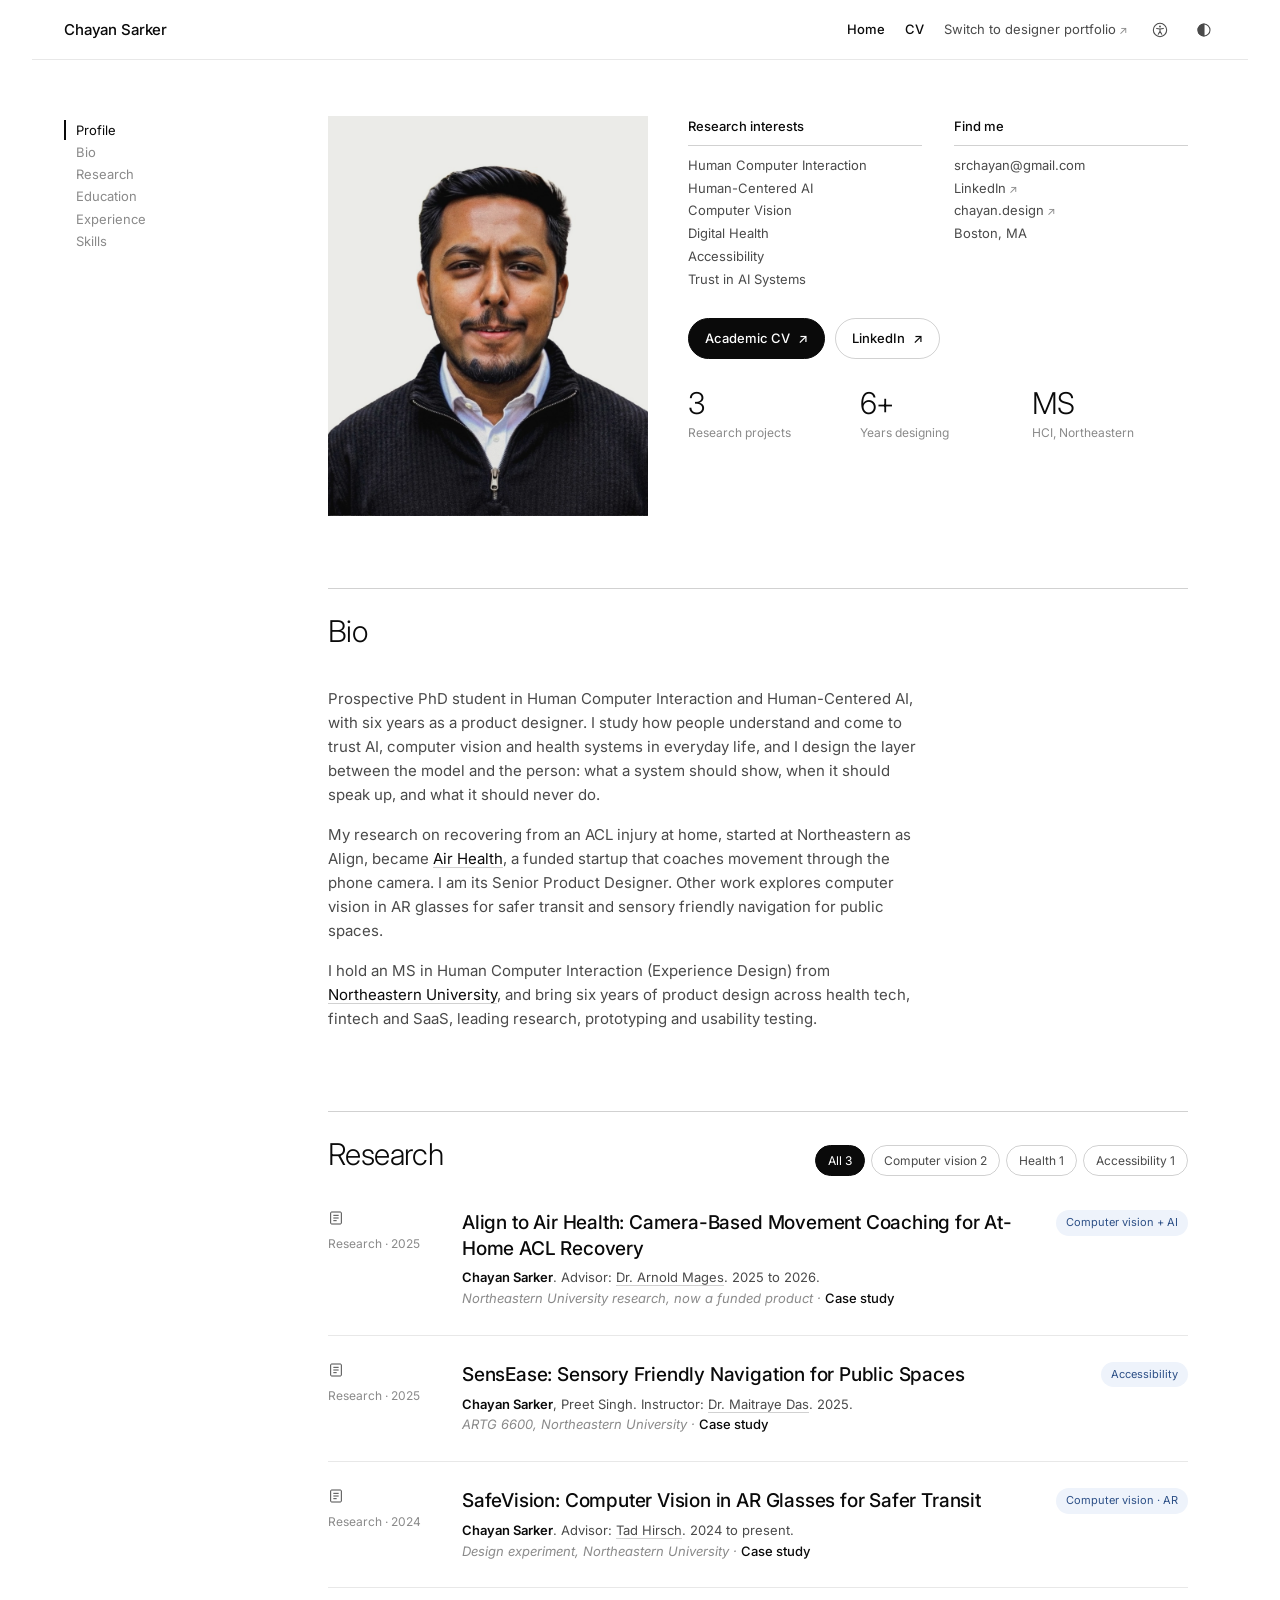
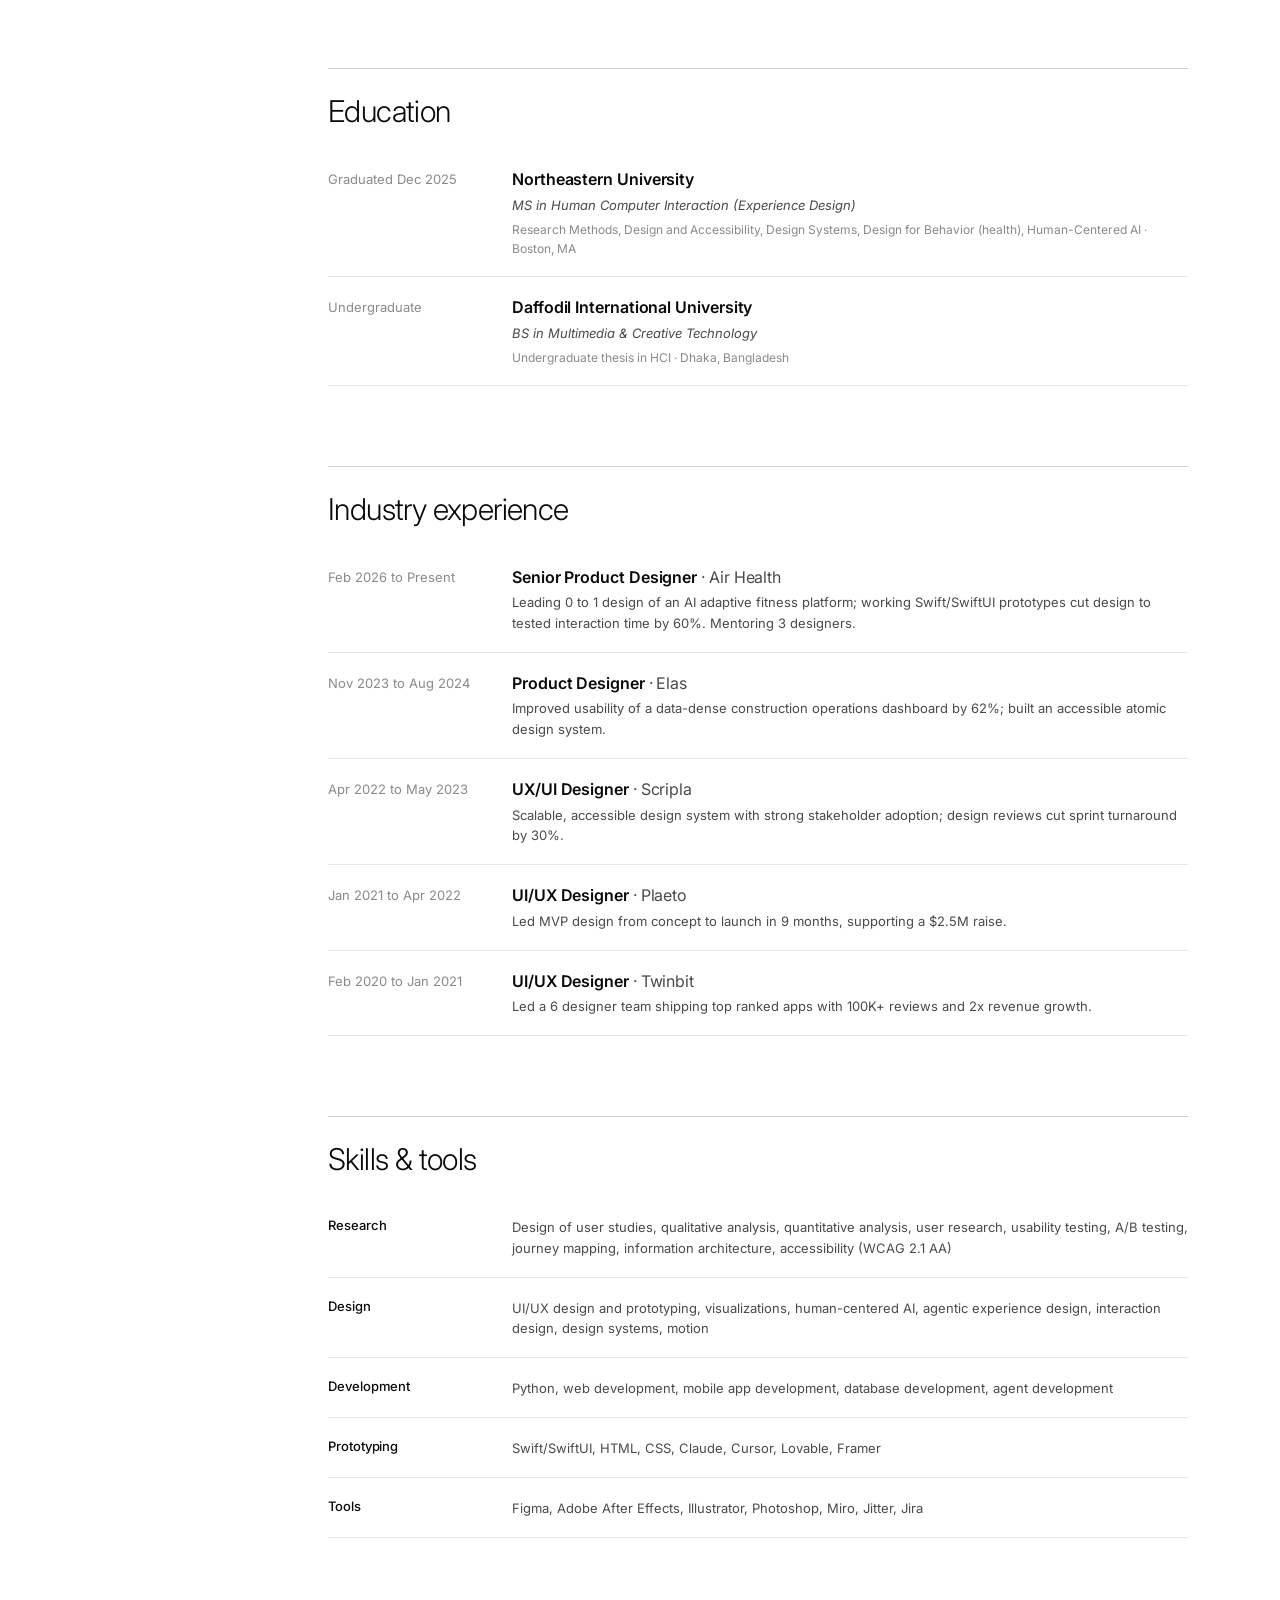
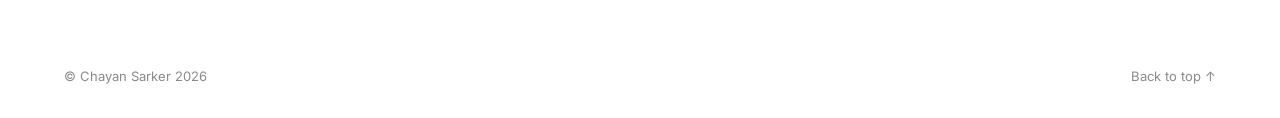
==== index.html @ 36841835 "Remove Honors section and footer divider Co-Authored-By: Claude Opus 5.5 <noreply@anthropic.com>" ====
<!DOCTYPE html>
<html lang="en">
<head>
<meta charset="utf-8" />
<meta name="viewport" content="width=device-width, initial-scale=1" />
<title>Chayan Sarker · Academic profile</title>
<meta name="description" content="Chayan Sarker is a designer and researcher in human computer interaction, working on AI, computer vision and health, and how people come to trust these systems in everyday life." />
<link rel="icon" href="assets/favicon.png?v=2" type="image/png" />
<link rel="apple-touch-icon" href="assets/apple-touch-icon.png" />

<link rel="preconnect" href="https://fonts.googleapis.com" />
<link rel="preconnect" href="https://fonts.gstatic.com" crossorigin />
<link href="https://fonts.googleapis.com/css2?family=Inter:ital,wght@0,300;0,400;0,500;0,600;1,400&display=swap" rel="stylesheet" />
<link rel="stylesheet" href="home.css?v=11" />

<script>
  (function () {
    var saved = null;
    try { saved = localStorage.getItem("theme"); } catch (e) {}
    var dark = saved ? saved === "dark" : matchMedia("(prefers-color-scheme: dark)").matches;
    document.documentElement.setAttribute("data-theme", dark ? "dark" : "light");
    try {
      var a = JSON.parse(localStorage.getItem("a11y")) || {}, r = document.documentElement;
      ["size","lh","ls","ws"].forEach(function (k) { if (a[k]) r.setAttribute("data-a11y-" + k, a[k]); });
      if (a.font) r.setAttribute("data-a11y-font", a.font);
      if (a.contrast) r.setAttribute("data-contrast", a.contrast);
      if (a.inputs) r.setAttribute("data-a11y-inputs", "on");
      if (a.motion) r.setAttribute("data-a11y-motion", "off");
    } catch (e) {}
  })();
</script>
</head>

<body id="top">

<header class="topbar">
  <div class="topbar-inner">
    <a class="brand" href="#top">Chayan Sarker</a>
    <div class="topbar-right">
      <a class="nav-link" href="#top">Home</a>
      <a class="nav-link" href="https://drive.google.com/file/d/1RV18TDG1cDBnGWZVuBGNNlk-Ste_xjFC/view?usp=sharing" target="_blank" rel="noopener">CV</a>
      <a class="hide-sm ext" href="https://www.chayan.design" target="_blank" rel="noopener">Switch to designer portfolio</a>
      <button class="theme-btn" id="a11y-btn" aria-label="Accessibility settings" aria-controls="a11y-panel" aria-expanded="false">
        <svg viewBox="0 0 24 24" fill="none" stroke="currentColor" stroke-width="1.6" stroke-linecap="round" aria-hidden="true"><circle cx="12" cy="12" r="10"/><circle cx="12" cy="6.8" r="1.4" fill="currentColor" stroke="none"/><path d="M7 9.6l5 1 5-1M12 10.6v3.4M12 14l-2.6 4.4M12 14l2.6 4.4"/></svg>
      </button>
      <button class="theme-btn" id="theme-btn" aria-label="Toggle dark mode">
        <svg viewBox="0 0 24 24" fill="none" stroke="currentColor" stroke-width="1.6" aria-hidden="true"><circle cx="12" cy="12" r="9"/><path d="M12 3a9 9 0 0 0 0 18z" fill="currentColor"/></svg>
      </button>
    </div>
  </div>
</header>

<main class="page">

  <h1 class="sr-only">Chayan Sarker</h1>

  <div class="layout">
    <nav class="toc" id="toc" aria-label="On this page">
      <a href="#profile" class="active">Profile</a>
      <a href="#bio">Bio</a>
      <a href="#research">Research</a>
      <a href="#education">Education</a>
      <a href="#experience">Experience</a>
      <a href="#skills">Skills</a>
    </nav>

    <div class="content">

      <!-- Profile -->
      <section class="profile" id="profile">
        <div class="portrait"><img src="assets/portrait.jpg" alt="Photo of Chayan Sarker" width="1000" height="998" /></div>

        <div class="facts">
          <div class="fact">
            <p class="fact-head">Research interests</p>
            <ul>
              <li>Human Computer Interaction</li>
              <li>Human-Centered AI</li>
              <li>Computer Vision</li>
              <li>Digital Health</li>
              <li>Accessibility</li>
              <li>Trust in AI Systems</li>
            </ul>
          </div>
          <div class="fact">
            <p class="fact-head">Find me</p>
            <ul>
              <li><a href="mailto:srchayan@gmail.com">srchayan@gmail.com</a></li>
              <li><a class="ext" href="https://www.linkedin.com/in/thechayansarker" target="_blank" rel="noopener">LinkedIn</a></li>
              <li><a class="ext" href="https://www.chayan.design" target="_blank" rel="noopener">chayan.design</a></li>
              <li>Boston, MA</li>
            </ul>
          </div>

          <div class="actions">
            <a class="btn primary" href="https://drive.google.com/file/d/1RV18TDG1cDBnGWZVuBGNNlk-Ste_xjFC/view?usp=sharing" target="_blank" rel="noopener">Academic CV <span aria-hidden="true">&#8599;</span></a>
            <a class="btn" href="https://www.linkedin.com/in/thechayansarker" target="_blank" rel="noopener">LinkedIn <span aria-hidden="true">&#8599;</span></a>          </div>

          <div class="stats">
            <div class="stat"><b>3</b><span>Research projects</span></div>
            <div class="stat"><b>6+</b><span>Years designing</span></div>
            <div class="stat"><b>MS</b><span>HCI, Northeastern</span></div>
          </div>
        </div>
      </section>

      <!-- Bio -->
      <section class="sec bio" id="bio">
        <div class="sec-head"><h2>Bio</h2></div>
        <p>Prospective PhD student in Human Computer Interaction and Human-Centered AI, with six years as a product designer. I study how people understand and come to trust AI, computer vision and health systems in everyday life, and I design the layer between the model and the person: what a system should show, when it should speak up, and what it should never do.</p>
        <p>My research on recovering from an ACL injury at home, started at Northeastern as Align, became <a href="https://www.airhealth.co" target="_blank" rel="noopener">Air Health</a>, a funded startup that coaches movement through the phone camera. I am its Senior Product Designer. Other work explores computer vision in AR glasses for safer transit and sensory friendly navigation for public spaces.</p>
        <p>I hold an MS in Human Computer Interaction (Experience Design) from <a href="https://www.northeastern.edu" target="_blank" rel="noopener">Northeastern University</a>, and bring six years of product design across health tech, fintech and SaaS, leading research, prototyping and usability testing.</p>
      </section>

      <!-- Research -->
      <section class="sec" id="research">
        <span id="work"></span>
        <div class="sec-head">
          <h2>Research</h2>
          <div class="filters" id="filters" role="group" aria-label="Filter research">
            <button type="button" data-f="all" aria-pressed="true">All 3</button>
            <button type="button" data-f="cv" aria-pressed="false">Computer vision 2</button>
            <button type="button" data-f="health" aria-pressed="false">Health 1</button>
            <button type="button" data-f="a11y" aria-pressed="false">Accessibility 1</button>
          </div>
        </div>

        <ul class="entries" id="entries">
          <li class="entry" data-tags="cv health">
            <div class="entry-type">
              <svg viewBox="0 0 24 24" fill="none" stroke="currentColor" stroke-width="1.5" aria-hidden="true"><rect x="4" y="3" width="16" height="18" rx="1.5"/><path d="M8 8h8M8 12h8M8 16h5"/></svg>
              Research · 2025
            </div>
            <div>
              <h3><a href="work/air-health/">Align to Air Health: Camera-Based Movement Coaching for At-Home ACL Recovery</a></h3>
              <p class="meta"><b>Chayan Sarker</b>. Advisor: <a href="https://camd.northeastern.edu/people/michael-arnold-mages/" target="_blank" rel="noopener">Dr. Arnold Mages</a>. 2025 to 2026.</p>
              <p class="venue">Northeastern University research, now a funded product · <a href="work/air-health/">Case study</a></p>
            </div>
            <span class="tag">Computer vision + AI</span>
          </li>

          <li class="entry" data-tags="a11y">
            <div class="entry-type">
              <svg viewBox="0 0 24 24" fill="none" stroke="currentColor" stroke-width="1.5" aria-hidden="true"><rect x="4" y="3" width="16" height="18" rx="1.5"/><path d="M8 8h8M8 12h8M8 16h5"/></svg>
              Research · 2025
            </div>
            <div>
              <h3><a href="work/sensease/">SensEase: Sensory Friendly Navigation for Public Spaces</a></h3>
              <p class="meta"><b>Chayan Sarker</b>, Preet Singh. Instructor: <a href="https://www.khoury.northeastern.edu/people/maitraye-das/" target="_blank" rel="noopener">Dr. Maitraye Das</a>. 2025.</p>
              <p class="venue">ARTG 6600, Northeastern University · <a href="work/sensease/">Case study</a></p>
            </div>
            <span class="tag">Accessibility</span>
          </li>

          <li class="entry" data-tags="cv">
            <div class="entry-type">
              <svg viewBox="0 0 24 24" fill="none" stroke="currentColor" stroke-width="1.5" aria-hidden="true"><rect x="4" y="3" width="16" height="18" rx="1.5"/><path d="M8 8h8M8 12h8M8 16h5"/></svg>
              Research · 2024
            </div>
            <div>
              <h3><a href="work/safevision/">SafeVision: Computer Vision in AR Glasses for Safer Transit</a></h3>
              <p class="meta"><b>Chayan Sarker</b>. Advisor: <a href="https://camd.northeastern.edu/people/tad-hirsch/" target="_blank" rel="noopener">Tad Hirsch</a>. 2024 to present.</p>
              <p class="venue">Design experiment, Northeastern University · <a href="work/safevision/">Case study</a></p>
            </div>
            <span class="tag">Computer vision · AR</span>
          </li>
        </ul>
      </section>



      <!-- Education -->
      <section class="sec" id="education">
        <div class="sec-head"><h2>Education</h2></div>
        <div class="rows">
          <div class="row">
            <p class="when">Graduated Dec 2025</p>
            <div>
              <h3>Northeastern University</h3>
              <p class="sub">MS in Human Computer Interaction (Experience Design)</p>
              <p class="small">Research Methods, Design and Accessibility, Design Systems, Design for Behavior (health), Human-Centered AI · Boston, MA</p>
            </div>
          </div>
          <div class="row">
            <p class="when">Undergraduate</p>
            <div>
              <h3>Daffodil International University</h3>
              <p class="sub">BS in Multimedia &amp; Creative Technology</p>
              <p class="small">Undergraduate thesis in HCI · Dhaka, Bangladesh</p>
            </div>
          </div>
        </div>
      </section>

      <!-- Industry experience -->
      <section class="sec" id="experience">
        <div class="sec-head"><h2>Industry experience</h2></div>
        <div class="rows">
          <div class="row">
            <p class="when">Feb 2026 to Present</p>
            <div>
              <h3>Senior Product Designer <span>· Air Health</span></h3>
              <p>Leading 0 to 1 design of an AI adaptive fitness platform; working Swift/SwiftUI prototypes cut design to tested interaction time by 60%. Mentoring 3 designers.</p>
            </div>
          </div>
          <div class="row">
            <p class="when">Nov 2023 to Aug 2024</p>
            <div>
              <h3>Product Designer <span>· Elas</span></h3>
              <p>Improved usability of a data-dense construction operations dashboard by 62%; built an accessible atomic design system.</p>
            </div>
          </div>
          <div class="row">
            <p class="when">Apr 2022 to May 2023</p>
            <div>
              <h3>UX/UI Designer <span>· Scripla</span></h3>
              <p>Scalable, accessible design system with strong stakeholder adoption; design reviews cut sprint turnaround by 30%.</p>
            </div>
          </div>
          <div class="row">
            <p class="when">Jan 2021 to Apr 2022</p>
            <div>
              <h3>UI/UX Designer <span>· Plaeto</span></h3>
              <p>Led MVP design from concept to launch in 9 months, supporting a $2.5M raise.</p>
            </div>
          </div>
          <div class="row">
            <p class="when">Feb 2020 to Jan 2021</p>
            <div>
              <h3>UI/UX Designer <span>· Twinbit</span></h3>
              <p>Led a 6 designer team shipping top ranked apps with 100K+ reviews and 2x revenue growth.</p>
            </div>
          </div>
        </div>
      </section>


      <!-- Skills -->
      <section class="sec" id="skills">
        <div class="sec-head"><h2>Skills &amp; tools</h2></div>
        <div class="rows skills">
          <div class="row"><h3>Research</h3><p>Design of user studies, qualitative analysis, quantitative analysis, user research, usability testing, A/B testing, journey mapping, information architecture, accessibility (WCAG 2.1 AA)</p></div>
          <div class="row"><h3>Design</h3><p>UI/UX design and prototyping, visualizations, human-centered AI, agentic experience design, interaction design, design systems, motion</p></div>
          <div class="row"><h3>Development</h3><p>Python, web development, mobile app development, database development, agent development</p></div>
          <div class="row"><h3>Prototyping</h3><p>Swift/SwiftUI, HTML, CSS, Claude, Cursor, Lovable, Framer</p></div>
          <div class="row"><h3>Tools</h3><p>Figma, Adobe After Effects, Illustrator, Photoshop, Miro, Jitter, Jira</p></div>
        </div>
      </section>

    </div>
  </div>
</main>

<footer class="foot">
  <div class="foot-inner">
    <div class="foot-bottom">
      <span>&copy; Chayan Sarker <span id="year">2026</span></span>
      <a href="#top">Back to top &#8593;</a>
    </div>
  </div>
</footer>

<script src="site.js?v=1"></script>
<script>
(function () {
  // Research filters
  var buttons = document.querySelectorAll("#filters button");
  var entries = document.querySelectorAll("#entries .entry");
  buttons.forEach(function (b) {
    b.addEventListener("click", function () {
      var f = b.getAttribute("data-f");
      buttons.forEach(function (x) { x.setAttribute("aria-pressed", x === b ? "true" : "false"); });
      entries.forEach(function (e) {
        e.hidden = f !== "all" && e.getAttribute("data-tags").split(" ").indexOf(f) === -1;
      });
    });
  });
})();
</script>
<div class="a11y-scrim" id="a11y-scrim" hidden></div>
<aside class="a11y-panel" id="a11y-panel" role="dialog" aria-modal="true" aria-labelledby="a11y-heading" hidden>
  <div class="a11y-head">
    <h2 id="a11y-heading">Accessibility</h2>
    <button type="button" class="a11y-close" id="a11y-close" aria-label="Close accessibility settings">
      <svg viewBox="0 0 24 24" fill="none" stroke="currentColor" stroke-width="2" stroke-linecap="round" aria-hidden="true"><path d="M6 6l12 12M18 6L6 18"/></svg>
    </button>
  </div>
  <div class="a11y-body">
    <div class="a11y-group">
      <p class="a11y-title" id="a11y-size-t">Text Size</p>
      <p class="a11y-desc">Adjust text size</p>
      <div class="stepper" data-step="size" role="group" aria-labelledby="a11y-size-t">
        <button type="button" data-d="-1" aria-label="Decrease text size">&minus;</button>
        <output aria-live="polite">1</output>
        <button type="button" data-d="1" aria-label="Increase text size">+</button>
      </div>
    </div>
    <div class="a11y-group">
      <p class="a11y-title" id="a11y-lh-t">Line Spacing</p>
      <p class="a11y-desc">Adjust the spacing between lines of text</p>
      <div class="stepper" data-step="lh" role="group" aria-labelledby="a11y-lh-t">
        <button type="button" data-d="-1" aria-label="Decrease line spacing">&minus;</button>
        <output aria-live="polite">1</output>
        <button type="button" data-d="1" aria-label="Increase line spacing">+</button>
      </div>
    </div>
    <div class="a11y-group">
      <p class="a11y-title" id="a11y-ls-t">Letter Spacing</p>
      <p class="a11y-desc">Adjust the spacing between letters</p>
      <div class="stepper" data-step="ls" role="group" aria-labelledby="a11y-ls-t">
        <button type="button" data-d="-1" aria-label="Decrease letter spacing">&minus;</button>
        <output aria-live="polite">1</output>
        <button type="button" data-d="1" aria-label="Increase letter spacing">+</button>
      </div>
    </div>
    <div class="a11y-group">
      <p class="a11y-title" id="a11y-ws-t">Word Spacing</p>
      <p class="a11y-desc">Adjust the spacing between words</p>
      <div class="stepper" data-step="ws" role="group" aria-labelledby="a11y-ws-t">
        <button type="button" data-d="-1" aria-label="Decrease word spacing">&minus;</button>
        <output aria-live="polite">1</output>
        <button type="button" data-d="1" aria-label="Increase word spacing">+</button>
      </div>
    </div>
    <div class="a11y-group">
      <label class="a11y-title" for="a11y-font">Text Style</label>
      <p class="a11y-desc">Change the font used</p>
      <select id="a11y-font">
        <option value="">No Preference</option>
        <option value="atkinson">Atkinson Hyperlegible</option>
        <option value="lexend">Lexend</option>
        <option value="serif">Serif</option>
        <option value="mono">Monospace</option>
      </select>
    </div>
    <div class="a11y-group">
      <p class="a11y-title" id="a11y-contrast-t">Contrast</p>
      <p class="a11y-desc">Change text and background colours</p>
      <div class="swatches" role="radiogroup" aria-labelledby="a11y-contrast-t">
        <button type="button" role="radio" class="swatch sw-default" data-contrast-opt="" aria-label="Default" aria-checked="false">Aa</button>
        <button type="button" role="radio" class="swatch sw-high" data-contrast-opt="high" aria-label="High contrast" aria-checked="false">Aa</button>
        <button type="button" role="radio" class="swatch sw-dark" data-contrast-opt="dark" aria-label="Dark, high contrast" aria-checked="false">Aa</button>
        <button type="button" role="radio" class="swatch sw-yellow-black" data-contrast-opt="yellow-black" aria-label="Yellow on black" aria-checked="false">Aa</button>
        <button type="button" role="radio" class="swatch sw-black-yellow" data-contrast-opt="black-yellow" aria-label="Black on yellow" aria-checked="false">Aa</button>
        <button type="button" role="radio" class="swatch sw-gray" data-contrast-opt="gray" aria-label="Grayscale" aria-checked="false">Aa</button>
      </div>
    </div>
    <div class="a11y-group a11y-row">
      <div>
        <p class="a11y-title" id="a11y-inputs-t">Enhance Inputs</p>
        <p class="a11y-desc">Emphasize links, buttons, menus, and other inputs</p>
      </div>
      <button type="button" class="switch" role="switch" aria-checked="false" aria-labelledby="a11y-inputs-t" data-toggle="inputs"><span class="sw-track"></span><span class="sw-label">OFF</span></button>
    </div>
    <div class="a11y-group a11y-row">
      <div>
        <p class="a11y-title" id="a11y-motion-t">Stop Motion</p>
        <p class="a11y-desc">Pause animations and transitions</p>
      </div>
      <button type="button" class="switch" role="switch" aria-checked="false" aria-labelledby="a11y-motion-t" data-toggle="motion"><span class="sw-track"></span><span class="sw-label">OFF</span></button>
    </div>
  </div>
  <div class="a11y-foot"><button type="button" id="a11y-reset">Reset to defaults</button></div>
</aside>

<script src="a11y.js?v=2"></script>
</body>
</html>
---- home.css ----
/* Shared styles for every page. Case study pages add case.css on top. */
:root {
  --bg: #ffffff;
  --text: #0a0a0a;
  --soft: #4a4a4a;
  --muted: #8a8a8a;
  --line: rgba(0, 0, 0, 0.09);
  --line-strong: rgba(0, 0, 0, 0.18);
  --card: #f4f4f2;
  --chip: #eef3fb;
  --chip-ink: #2c4f86;
  --btn: #0a0a0a;
  --btn-ink: #ffffff;
  --sans: "Inter", ui-sans-serif, -apple-system, BlinkMacSystemFont, "Segoe UI", sans-serif;
}
html[data-theme="dark"] {
  --bg: #0b0b0c;
  --text: #ededed;
  --soft: #b4b4b6;
  --muted: #76767a;
  --line: rgba(255, 255, 255, 0.09);
  --line-strong: rgba(255, 255, 255, 0.2);
  --card: #151517;
  --chip: #18233a;
  --chip-ink: #a9c4f0;
  --btn: #ededed;
  --btn-ink: #0b0b0c;
}

* { box-sizing: border-box; }
html { scroll-behavior: smooth; scroll-padding-top: 80px; }
body {
  margin: 0;
  background: var(--bg);
  color: var(--text);
  font-family: var(--sans);
  font-size: 15px;
  line-height: 1.6;
  -webkit-font-smoothing: antialiased;
}
a { color: inherit; text-decoration: none; }
p { margin: 0; }
h1, h2, h3 { margin: 0; font-weight: 400; }

/* Top bar */
.topbar {
  position: sticky; top: 0; z-index: 10;
  background: color-mix(in srgb, var(--bg) 88%, transparent);
  backdrop-filter: blur(10px);
  -webkit-backdrop-filter: blur(10px);
}
.topbar-inner {
  max-width: 1216px; margin: 0 auto; padding: 0 32px;
  height: 60px; display: flex; align-items: center; justify-content: space-between;
  border-bottom: 1px solid var(--line);
}
.brand { font-weight: 500; font-size: 15px; letter-spacing: -0.01em; }
.topbar-right { display: flex; align-items: center; gap: 20px; font-size: 13px; color: var(--soft); }
.topbar-right a:hover { color: var(--text); }
.theme-btn {
  border: 0; background: none; padding: 4px; cursor: pointer; color: var(--soft);
  display: grid; place-items: center;
}
.theme-btn:hover { color: var(--text); }
.theme-btn svg { width: 16px; height: 16px; }

/* Page grid */
.page { max-width: 1216px; margin: 0 auto; padding: 0 32px; }
.intro { padding: 120px 0 40px; margin-left: 210px; }
.crumb { font-size: 13px; color: var(--muted); display: flex; gap: 8px; align-items: center; flex-wrap: wrap; }
.crumb strong { font-weight: 400; color: var(--text); }
h1 {
  font-size: clamp(42px, 6vw, 64px);
  font-weight: 300;
  letter-spacing: -0.035em;
  line-height: 1.02;
}

.sr-only { position: absolute; width: 1px; height: 1px; overflow: hidden; clip: rect(0 0 0 0); white-space: nowrap; }
.layout { padding-top: 56px; display: grid; grid-template-columns: 200px minmax(0, 1fr); column-gap: 64px; align-items: start; }
.toc {
  position: sticky; top: 100px;
  display: flex; flex-direction: column; gap: 2px;
  font-size: 13px; padding-top: 4px;
}
.toc a {
  color: var(--muted); padding-left: 10px; border-left: 2px solid transparent;
  line-height: 1.55; transition: color .15s;
}
.toc a:hover { color: var(--text); }
.toc a.active { color: var(--text); border-left-color: var(--text); }
.content { max-width: 860px; min-width: 0; }

/* Profile block */
.profile { display: grid; grid-template-columns: 320px 1fr; gap: 40px; padding-bottom: 72px; }
.portrait {
  width: 100%; aspect-ratio: 4 / 5; background: #ebebe8; overflow: hidden;
  display: grid; place-items: end center;
}
.portrait img { width: 100%; height: 100%; display: block; object-fit: cover; object-position: 50% 40%; mix-blend-mode: multiply; }
html[data-theme="dark"] .portrait { background: #e4e4e0; }
.facts { display: grid; grid-template-columns: 1fr 1fr; gap: 28px 32px; align-content: start; }
.fact-head {
  font-size: 13px; font-weight: 500; padding-bottom: 8px; margin-bottom: 8px;
  border-bottom: 1px solid var(--line-strong);
}
.fact ul { list-style: none; margin: 0; padding: 0; font-size: 13px; color: var(--soft); line-height: 1.75; }
.fact a:hover { color: var(--text); text-decoration: underline; text-underline-offset: 3px; }
.actions { grid-column: 1 / -1; display: flex; gap: 10px; flex-wrap: wrap; }
.btn {
  display: inline-flex; align-items: center; gap: 8px;
  font-size: 13px; font-weight: 500; padding: 9px 16px; border-radius: 999px;
  border: 1px solid var(--line-strong); transition: opacity .15s, background .15s;
}
.btn.primary { background: var(--btn); color: var(--btn-ink); border-color: var(--btn); }
.btn:hover { opacity: .82; }
.stats { grid-column: 1 / -1; display: grid; grid-template-columns: repeat(3, 1fr); gap: 16px; }
.stat b { display: block; font-size: 30px; font-weight: 300; letter-spacing: -0.02em; line-height: 1.1; }
.stat span { font-size: 12px; color: var(--muted); }

/* Sections */
.sec { padding: 0 0 80px; }
.sec-head {
  display: flex; align-items: baseline; justify-content: space-between; gap: 16px; flex-wrap: wrap;
  border-top: 1px solid var(--line-strong); padding-top: 18px; margin-bottom: 32px;
}
h2 { font-size: 30px; font-weight: 300; letter-spacing: -0.02em; }
.bio p { color: var(--soft); max-width: 66ch; margin-bottom: 16px; }
.bio p:last-child { margin-bottom: 0; }
.bio a, .inline-link { color: var(--text); text-decoration: underline; text-decoration-color: var(--line-strong); text-underline-offset: 3px; }
.bio a:hover, .inline-link:hover { text-decoration-color: var(--text); }

/* Filter chips */
.filters { display: flex; gap: 6px; flex-wrap: wrap; }
.filters button {
  font: inherit; font-size: 12px; cursor: pointer;
  padding: 5px 12px; border-radius: 999px; border: 1px solid var(--line-strong);
  background: transparent; color: var(--soft);
}
.filters button[aria-pressed="true"] { background: var(--btn); color: var(--btn-ink); border-color: var(--btn); }

/* Research entries (publication style) */
.entries { list-style: none; margin: 0; padding: 0; }
.entry {
  display: grid; grid-template-columns: 110px minmax(0, 1fr) auto; gap: 24px;
  padding: 26px 0; border-bottom: 1px solid var(--line);
}
.entry:first-child { padding-top: 0; }
.entry[hidden] { display: none; }
.entry-type { font-size: 12px; color: var(--muted); }
.entry-type svg { display: block; width: 16px; height: 16px; margin-bottom: 8px; color: var(--soft); }
.entry h3 { font-size: 19px; font-weight: 500; letter-spacing: -0.01em; line-height: 1.35; margin-bottom: 6px; }
.entry h3 a:hover { text-decoration: underline; text-underline-offset: 4px; text-decoration-thickness: 1px; }
.entry .meta { font-size: 13px; color: var(--soft); }
.entry .meta b { font-weight: 600; color: var(--text); }
.entry .venue { font-size: 13px; color: var(--muted); font-style: italic; }
.entry .venue a { font-style: normal; font-weight: 500; color: var(--text); }
.tag {
  align-self: start; white-space: nowrap;
  font-size: 11px; padding: 4px 10px; border-radius: 999px;
  background: var(--chip); color: var(--chip-ink);
}
.note { font-size: 13px; color: var(--muted); margin-top: 20px; }

/* Timeline rows */
.rows { display: flex; flex-direction: column; }
.row {
  display: grid; grid-template-columns: 160px minmax(0, 1fr); gap: 24px;
  padding: 18px 0; border-bottom: 1px solid var(--line);
}
.row:first-child { padding-top: 0; }
.row .when { font-size: 13px; color: var(--muted); }
.row h3 { font-size: 16px; font-weight: 600; letter-spacing: -0.005em; }
.row h3 span { font-weight: 400; color: var(--soft); }
.row .sub { font-size: 13px; color: var(--soft); font-style: italic; }
.row p { font-size: 13px; color: var(--soft); margin-top: 2px; }
.row .small { font-size: 12px; color: var(--muted); margin-top: 4px; }

/* Project cards */
.cards { display: grid; grid-template-columns: repeat(2, 1fr); gap: 14px; }
.card {
  background: var(--card); padding: 22px 22px 20px; display: flex; flex-direction: column; gap: 6px;
  transition: transform .2s ease;
}
.card:hover { transform: translateY(-2px); }
.card .kicker { font-size: 11px; color: var(--muted); }
.card h3 { font-size: 18px; font-weight: 500; letter-spacing: -0.01em; }
.card p { font-size: 13px; color: var(--soft); }
.card .go { margin-top: auto; padding-top: 10px; font-size: 13px; font-weight: 500; }

/* Skills */
.skills { display: flex; flex-direction: column; }
.skills .row { grid-template-columns: 160px minmax(0, 1fr); }
.skills .row h3 { font-size: 13px; font-weight: 500; }

/* Footer */
.foot { margin-top: 20px; }
.foot-inner {
  max-width: 1216px; margin: 0 auto; padding: 28px 32px 32px;
  display: grid; grid-template-columns: 1fr 1fr 2fr; gap: 32px; font-size: 13px;
}
.foot h4 { margin: 0 0 10px; font-size: 11px; font-weight: 500; letter-spacing: .08em; text-transform: uppercase; color: var(--muted); }
.foot ul { list-style: none; margin: 0; padding: 0; line-height: 1.9; }
.foot a:hover { text-decoration: underline; text-underline-offset: 3px; }
.foot-bottom { grid-column: 1 / -1; display: flex; justify-content: space-between; gap: 12px; color: var(--muted); flex-wrap: wrap; }

.ext::after { content: " \2197"; font-size: .85em; color: var(--muted); }

/* Responsive */
@media (max-width: 1024px) {
  .intro { margin-left: 0; padding-top: 72px; }
  .layout { grid-template-columns: 1fr; }
  .toc { display: none; }
}
@media (max-width: 760px) {
  .page, .topbar-inner, .foot-inner { padding-left: 16px; padding-right: 16px; }
  .layout { padding-top: 32px; }
  .intro { padding-top: 48px; }
  .profile { grid-template-columns: 1fr; gap: 32px; }
  .portrait { max-width: 320px; }
  .entry { grid-template-columns: 1fr; gap: 8px; }
  .entry-type svg { display: none; }
  .tag { justify-self: start; }
  .row, .skills .row { grid-template-columns: 1fr; gap: 4px; }
  .cards { grid-template-columns: 1fr; }
  .foot-inner { grid-template-columns: 1fr 1fr; }
  .topbar-right .hide-sm { display: none; }
}
@media (max-width: 420px) {
  .facts { grid-template-columns: 1fr; }
}

/* ============================================================
   Accessibility settings (see a11y.js)
   ============================================================ */
:root { --focus: #2563eb; }

/* Text size: scales the page content, not the panel */
:root[data-a11y-size="2"] :is(.page, .foot) { zoom: 1.1; }
:root[data-a11y-size="3"] :is(.page, .foot) { zoom: 1.2; }
:root[data-a11y-size="4"] :is(.page, .foot) { zoom: 1.35; }
:root[data-a11y-size="5"] :is(.page, .foot) { zoom: 1.5; }

:root[data-a11y-lh="2"] :is(.page, .foot) * { line-height: 1.9 !important; }
:root[data-a11y-lh="3"] :is(.page, .foot) * { line-height: 2.2 !important; }
:root[data-a11y-lh="4"] :is(.page, .foot) * { line-height: 2.5 !important; }
:root[data-a11y-lh="5"] :is(.page, .foot) * { line-height: 2.8 !important; }

:root[data-a11y-ls="2"] :is(.page, .foot) * { letter-spacing: .04em !important; }
:root[data-a11y-ls="3"] :is(.page, .foot) * { letter-spacing: .08em !important; }
:root[data-a11y-ls="4"] :is(.page, .foot) * { letter-spacing: .12em !important; }
:root[data-a11y-ls="5"] :is(.page, .foot) * { letter-spacing: .16em !important; }

:root[data-a11y-ws="2"] :is(.page, .foot) * { word-spacing: .12em !important; }
:root[data-a11y-ws="3"] :is(.page, .foot) * { word-spacing: .24em !important; }
:root[data-a11y-ws="4"] :is(.page, .foot) * { word-spacing: .36em !important; }
:root[data-a11y-ws="5"] :is(.page, .foot) * { word-spacing: .48em !important; }

:root[data-a11y-font="atkinson"] { --sans: "Atkinson Hyperlegible", Verdana, sans-serif; }
:root[data-a11y-font="lexend"]   { --sans: "Lexend", Verdana, sans-serif; }
:root[data-a11y-font="serif"]    { --sans: Georgia, "Times New Roman", serif; }
:root[data-a11y-font="mono"]     { --sans: ui-monospace, SFMono-Regular, Menlo, monospace; }
:root[data-a11y-font] h1, :root[data-a11y-font] h2, :root[data-a11y-font] .stat b { font-weight: 400; }

/* Contrast themes */
:root[data-contrast="high"] {
  --bg: #fff; --text: #000; --soft: #000; --muted: #1f1f1f;
  --line: #000; --line-strong: #000; --card: #fff;
  --chip: #000; --chip-ink: #fff; --btn: #000; --btn-ink: #fff;
}
:root[data-contrast="dark"] {
  --bg: #000; --text: #fff; --soft: #fff; --muted: #e0e0e0;
  --line: #fff; --line-strong: #fff; --card: #000;
  --chip: #fff; --chip-ink: #000; --btn: #fff; --btn-ink: #000;
}
:root[data-contrast="yellow-black"] {
  --bg: #000; --text: #ffff00; --soft: #ffff00; --muted: #ffff00;
  --line: #ffff00; --line-strong: #ffff00; --card: #000;
  --chip: #ffff00; --chip-ink: #000; --btn: #ffff00; --btn-ink: #000;
}
:root[data-contrast="black-yellow"] {
  --bg: #ffff00; --text: #000; --soft: #000; --muted: #000;
  --line: #000; --line-strong: #000; --card: #ffff00;
  --chip: #000; --chip-ink: #ffff00; --btn: #000; --btn-ink: #ffff00;
}
:root[data-contrast="gray"] :is(.page, .foot, .topbar) { filter: grayscale(1); }
:root[data-contrast="high"] .portrait, :root[data-contrast="black-yellow"] .portrait { outline: 1px solid #000; }

/* Enhance inputs */
:root[data-a11y-inputs="on"] :is(.page, .foot, .topbar) a { text-decoration: underline !important; text-underline-offset: 3px; text-decoration-thickness: 2px !important; }
:root[data-a11y-inputs="on"] :is(.btn, .filters button, .theme-btn) { outline: 2px solid var(--text); outline-offset: 2px; }
:root[data-a11y-inputs="on"] :focus-visible { outline: 3px solid var(--focus) !important; outline-offset: 3px !important; }

/* Stop motion */
:root[data-a11y-motion="off"], :root[data-a11y-motion="off"] *, :root[data-a11y-motion="off"] *::before, :root[data-a11y-motion="off"] *::after {
  animation: none !important; transition: none !important; scroll-behavior: auto !important;
}
@media (prefers-reduced-motion: reduce) { html { scroll-behavior: auto; } }

:focus-visible { outline: 2px solid var(--focus); outline-offset: 2px; }

/* Panel */
.a11y-scrim {
  position: fixed; inset: 0; z-index: 40; background: rgba(0, 0, 0, .35);
  opacity: 0; transition: opacity .25s ease;
}
.a11y-panel {
  position: fixed; top: 0; right: 0; bottom: 0; z-index: 50;
  width: min(420px, 100vw); display: flex; flex-direction: column;
  background: #fff; color: #111; font-family: var(--sans);
  box-shadow: -12px 0 40px rgba(0, 0, 0, .15);
  transform: translateX(100%); transition: transform .25s ease;
  zoom: 1; line-height: 1.5; letter-spacing: normal; word-spacing: normal;
}
.a11y-open .a11y-scrim { opacity: 1; }
.a11y-open .a11y-panel { transform: none; }
.a11y-panel[hidden], .a11y-scrim[hidden] { display: none; }
.a11y-head { display: flex; align-items: center; justify-content: space-between; padding: 18px 24px; border-bottom: 1px solid #e6e6e6; }
.a11y-head h2 { font-size: 20px; font-weight: 500; letter-spacing: -0.01em; }
.a11y-close { border: 0; background: none; padding: 6px; cursor: pointer; color: #111; border-radius: 6px; }
.a11y-close svg { width: 20px; height: 20px; display: block; }
.a11y-close:hover { background: #f2f2f2; }
.a11y-body { flex: 1; overflow-y: auto; padding: 4px 24px 24px; }
.a11y-group { padding: 20px 0; border-bottom: 1px solid #ececec; }
.a11y-group:last-child { border-bottom: 0; }
.a11y-title { display: block; font-size: 15px; font-weight: 600; color: #111; }
.a11y-desc { font-size: 13px; color: #555; margin: 2px 0 12px; }
.a11y-row { display: flex; align-items: center; justify-content: space-between; gap: 16px; }
.a11y-row .a11y-desc { margin-bottom: 0; }

.stepper { display: inline-flex; align-items: center; border: 1px solid #ddd; border-radius: 8px; background: #fafafa; }
.stepper button { width: 40px; height: 38px; border: 0; background: none; font-size: 18px; cursor: pointer; color: #111; border-radius: 8px; }
.stepper button:hover:not(:disabled) { background: #eee; }
.stepper button:disabled { color: #bbb; cursor: default; }
.stepper output { min-width: 28px; text-align: center; font-size: 15px; font-weight: 500; }

#a11y-font {
  width: 100%; font: inherit; font-size: 14px; color: #111; background: #fafafa;
  border: 1px solid #ddd; border-radius: 8px; padding: 10px 12px;
}

.swatches { display: grid; grid-template-columns: repeat(3, 1fr); gap: 8px; }
.swatch {
  height: 46px; border-radius: 6px; border: 1px solid #ddd; cursor: pointer;
  font: 600 16px/1 var(--sans);
}
.swatch[aria-checked="true"] { outline: 2px solid var(--focus); outline-offset: 1px; border-color: var(--focus); }
.sw-default { background: #fff; color: #111; }
.sw-high { background: #fff; color: #000; border-color: #000; font-weight: 800; }
.sw-dark { background: #000; color: #fff; border-color: #000; }
.sw-yellow-black { background: #000; color: #ff0; border-color: #000; }
.sw-black-yellow { background: #ff0; color: #000; }
.sw-gray { background: #ddd; color: #777; }

.switch { display: inline-flex; align-items: center; gap: 8px; border: 0; background: none; cursor: pointer; padding: 4px; flex-shrink: 0; }
.sw-track { position: relative; width: 40px; height: 22px; border-radius: 999px; background: #d6d6d6; transition: background .2s; }
.sw-track::after { content: ""; position: absolute; top: 2px; left: 2px; width: 18px; height: 18px; border-radius: 50%; background: #fff; box-shadow: 0 1px 2px rgba(0,0,0,.25); transition: transform .2s; }
.switch[aria-checked="true"] .sw-track { background: #111; }
.switch[aria-checked="true"] .sw-track::after { transform: translateX(18px); }
.sw-label { font-size: 12px; font-weight: 600; letter-spacing: .06em; color: #333; min-width: 26px; }

.a11y-foot { padding: 16px 24px 20px; border-top: 1px solid #e6e6e6; }
#a11y-reset { width: 100%; padding: 12px; font: inherit; font-size: 14px; color: #333; background: #fff; border: 1px solid #ddd; border-radius: 8px; cursor: pointer; }
#a11y-reset:hover { background: #f5f5f5; }

.nav-link { color: var(--text); font-weight: 500; }
.nav-link:hover { text-decoration: underline; text-underline-offset: 4px; }
@media (max-width: 760px) { .topbar-right { gap: 14px; } }

/* Professor and inline links */
.entry .meta a, .case-meta dd a {
  text-decoration: underline; text-decoration-color: var(--line-strong);
  text-underline-offset: 3px; text-decoration-thickness: 1px;
}
.entry .meta a:hover, .case-meta dd a:hover { text-decoration-color: var(--text); }
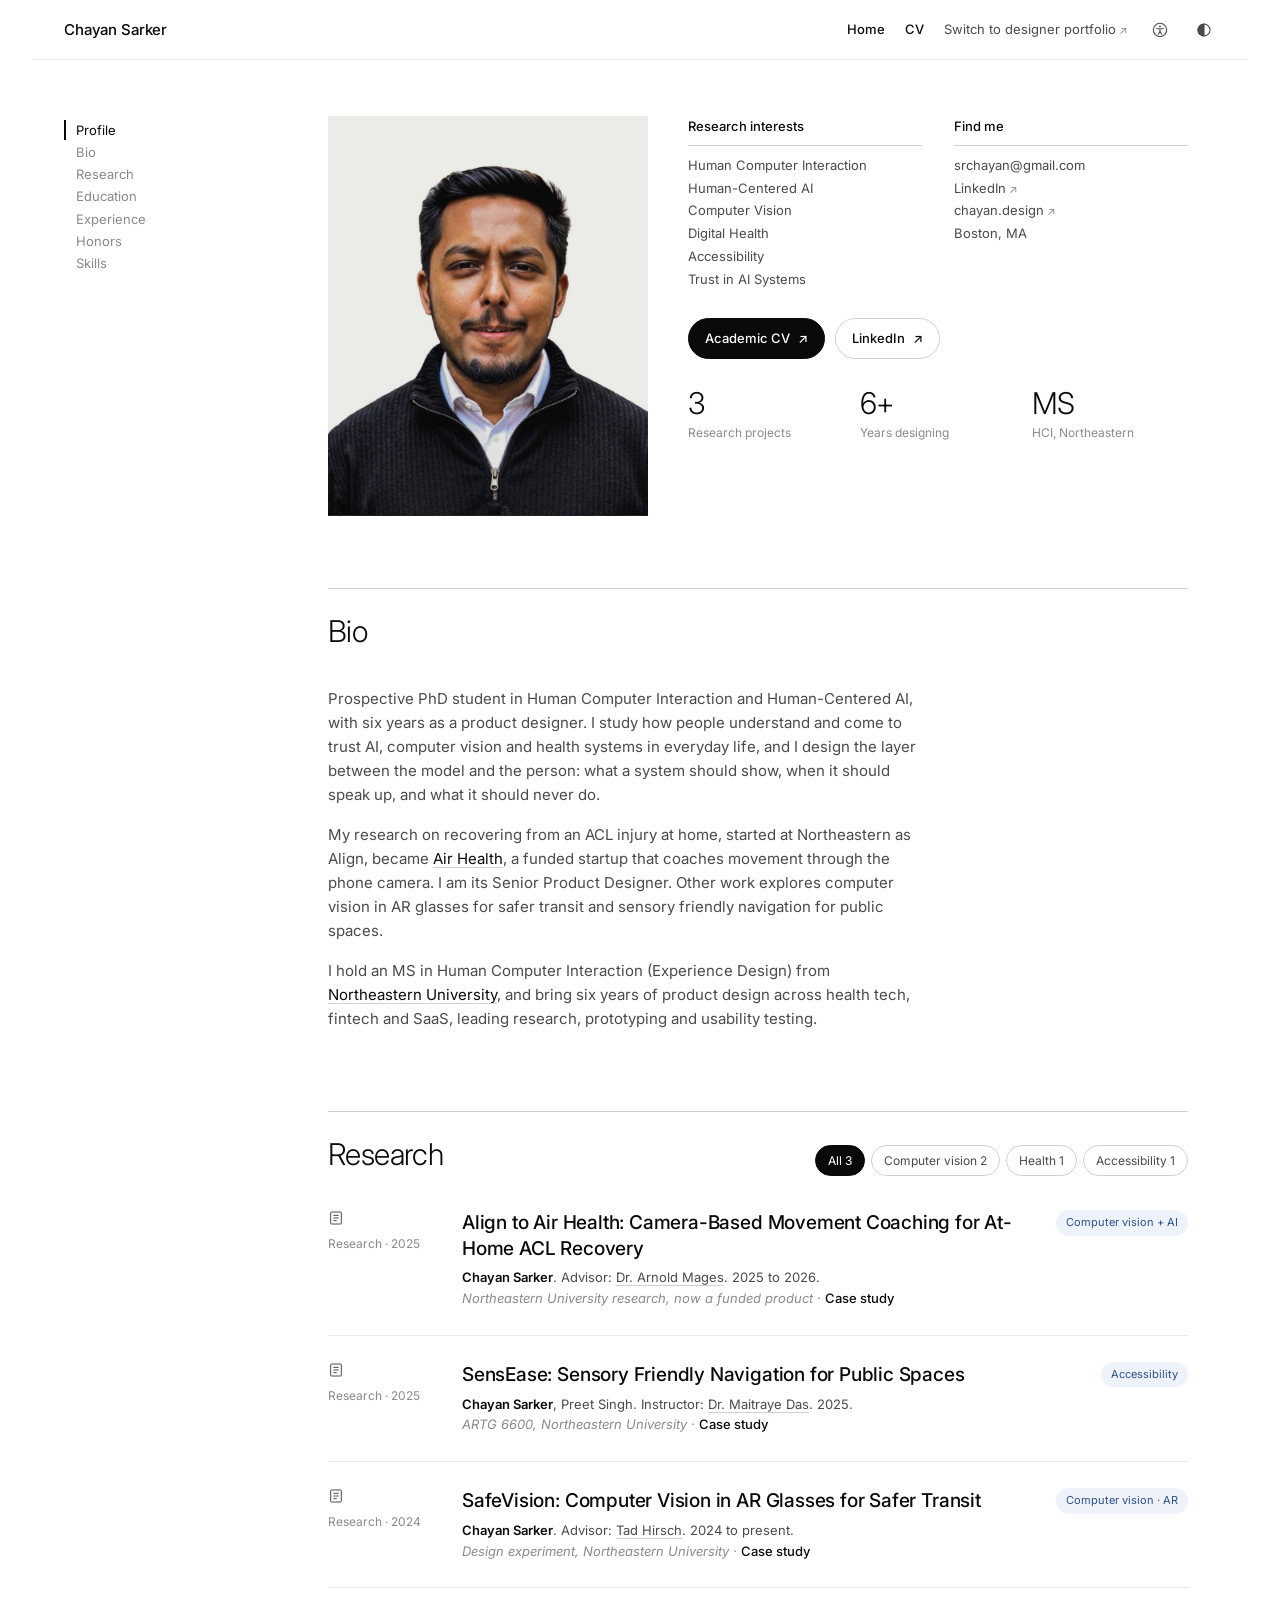
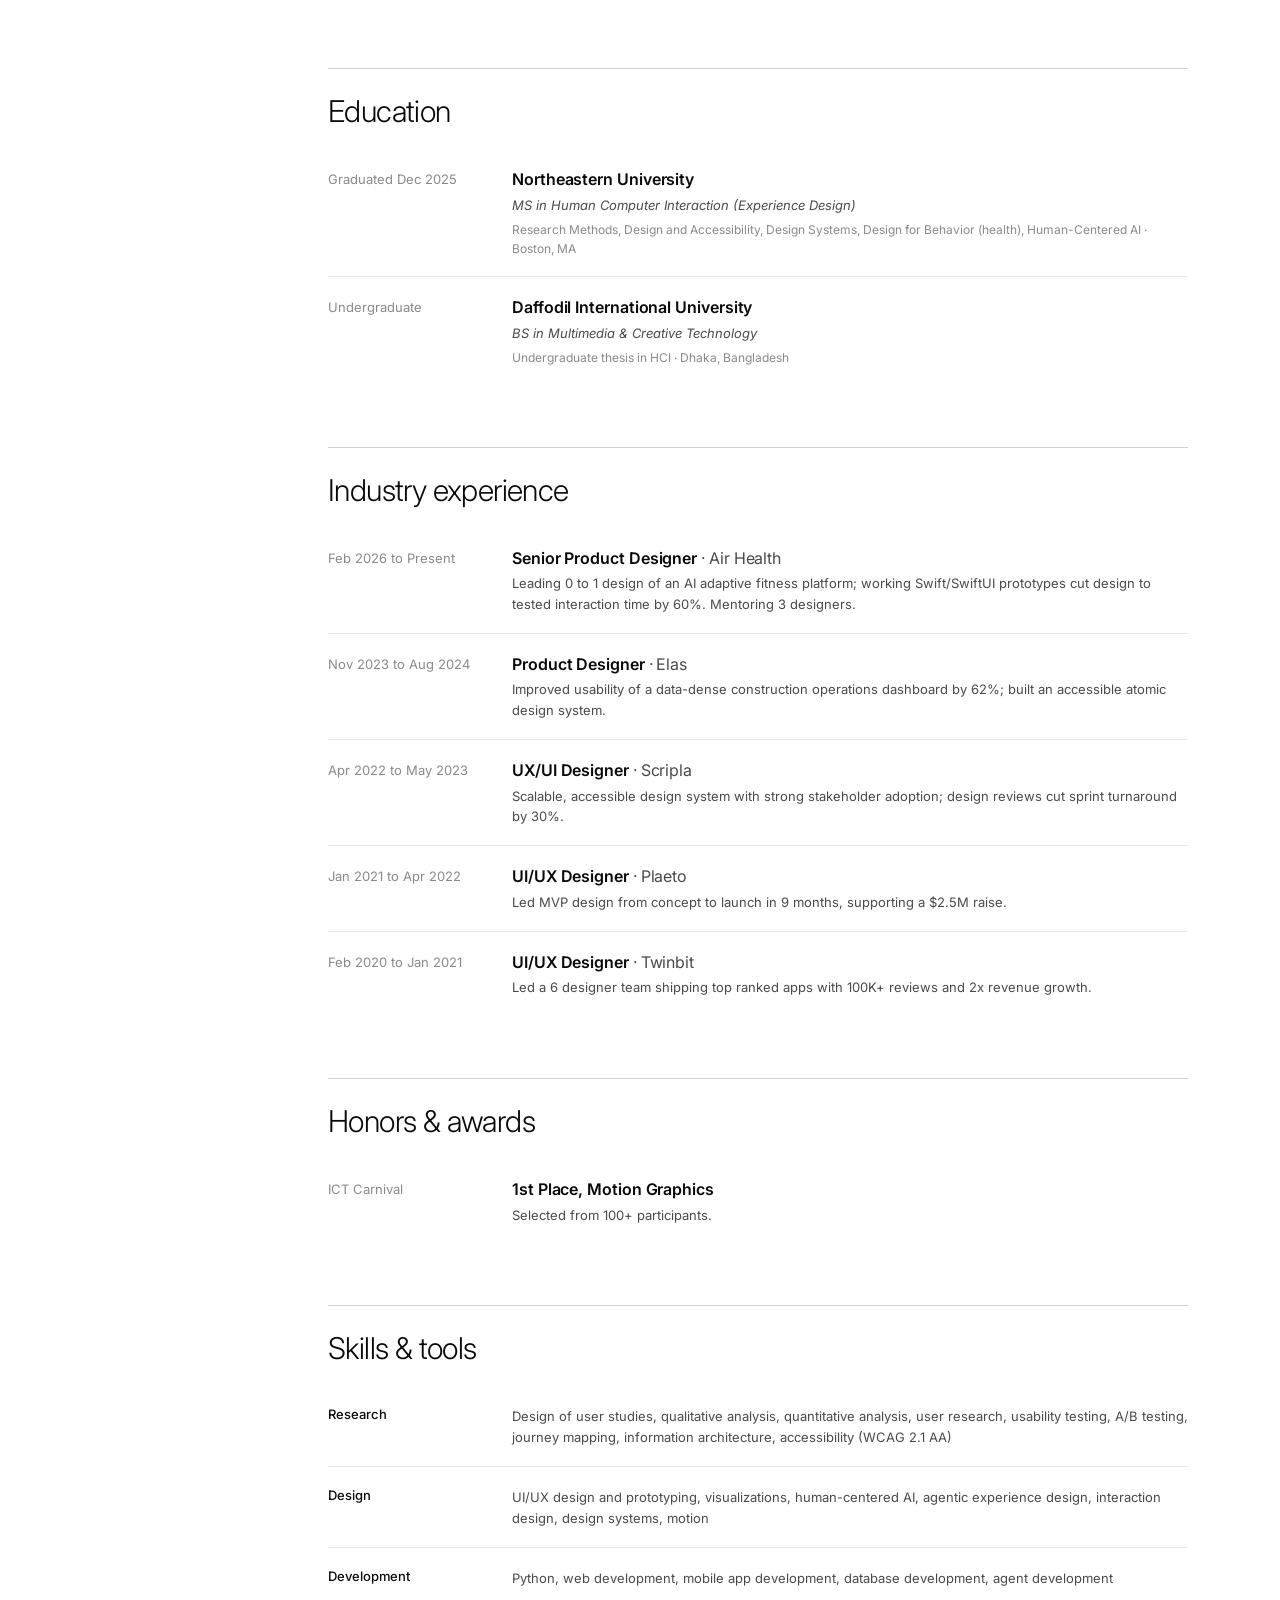
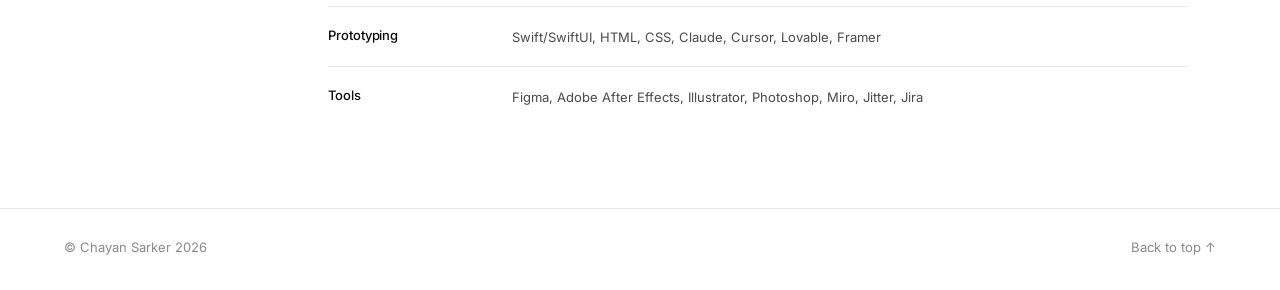
==== commit db006154: "Restore Honors; drop the line under each list's last row Co-Authored-By: Claude Opus 5.5 <noreply@an" ====
--- a/index.html
+++ b/index.html
@@ -11,7 +11,7 @@
 <link rel="preconnect" href="https://fonts.googleapis.com" />
 <link rel="preconnect" href="https://fonts.gstatic.com" crossorigin />
 <link href="https://fonts.googleapis.com/css2?family=Inter:ital,wght@0,300;0,400;0,500;0,600;1,400&display=swap" rel="stylesheet" />
-<link rel="stylesheet" href="home.css?v=11" />
+<link rel="stylesheet" href="home.css?v=12" />
 
 <script>
   (function () {
@@ -61,6 +61,7 @@
       <a href="#research">Research</a>
       <a href="#education">Education</a>
       <a href="#experience">Experience</a>
+      <a href="#honors">Honors</a>
       <a href="#skills">Skills</a>
     </nav>
 
@@ -234,6 +235,19 @@
         </div>
       </section>
 
+      <!-- Honors -->
+      <section class="sec" id="honors">
+        <div class="sec-head"><h2>Honors &amp; awards</h2></div>
+        <div class="rows">
+          <div class="row">
+            <p class="when">ICT Carnival</p>
+            <div>
+              <h3>1st Place, Motion Graphics</h3>
+              <p>Selected from 100+ participants.</p>
+            </div>
+          </div>
+        </div>
+      </section>
 
       <!-- Skills -->
       <section class="sec" id="skills">
--- a/home.css
+++ b/home.css
@@ -169,6 +169,7 @@
   padding: 18px 0; border-bottom: 1px solid var(--line);
 }
 .row:first-child { padding-top: 0; }
+.row:last-child { border-bottom: 0; padding-bottom: 0; }
 .row .when { font-size: 13px; color: var(--muted); }
 .row h3 { font-size: 16px; font-weight: 600; letter-spacing: -0.005em; }
 .row h3 span { font-weight: 400; color: var(--soft); }
@@ -194,7 +195,7 @@
 .skills .row h3 { font-size: 13px; font-weight: 500; }
 
 /* Footer */
-.foot { margin-top: 20px; }
+.foot { border-top: 1px solid var(--line); margin-top: 20px; }
 .foot-inner {
   max-width: 1216px; margin: 0 auto; padding: 28px 32px 32px;
   display: grid; grid-template-columns: 1fr 1fr 2fr; gap: 32px; font-size: 13px;
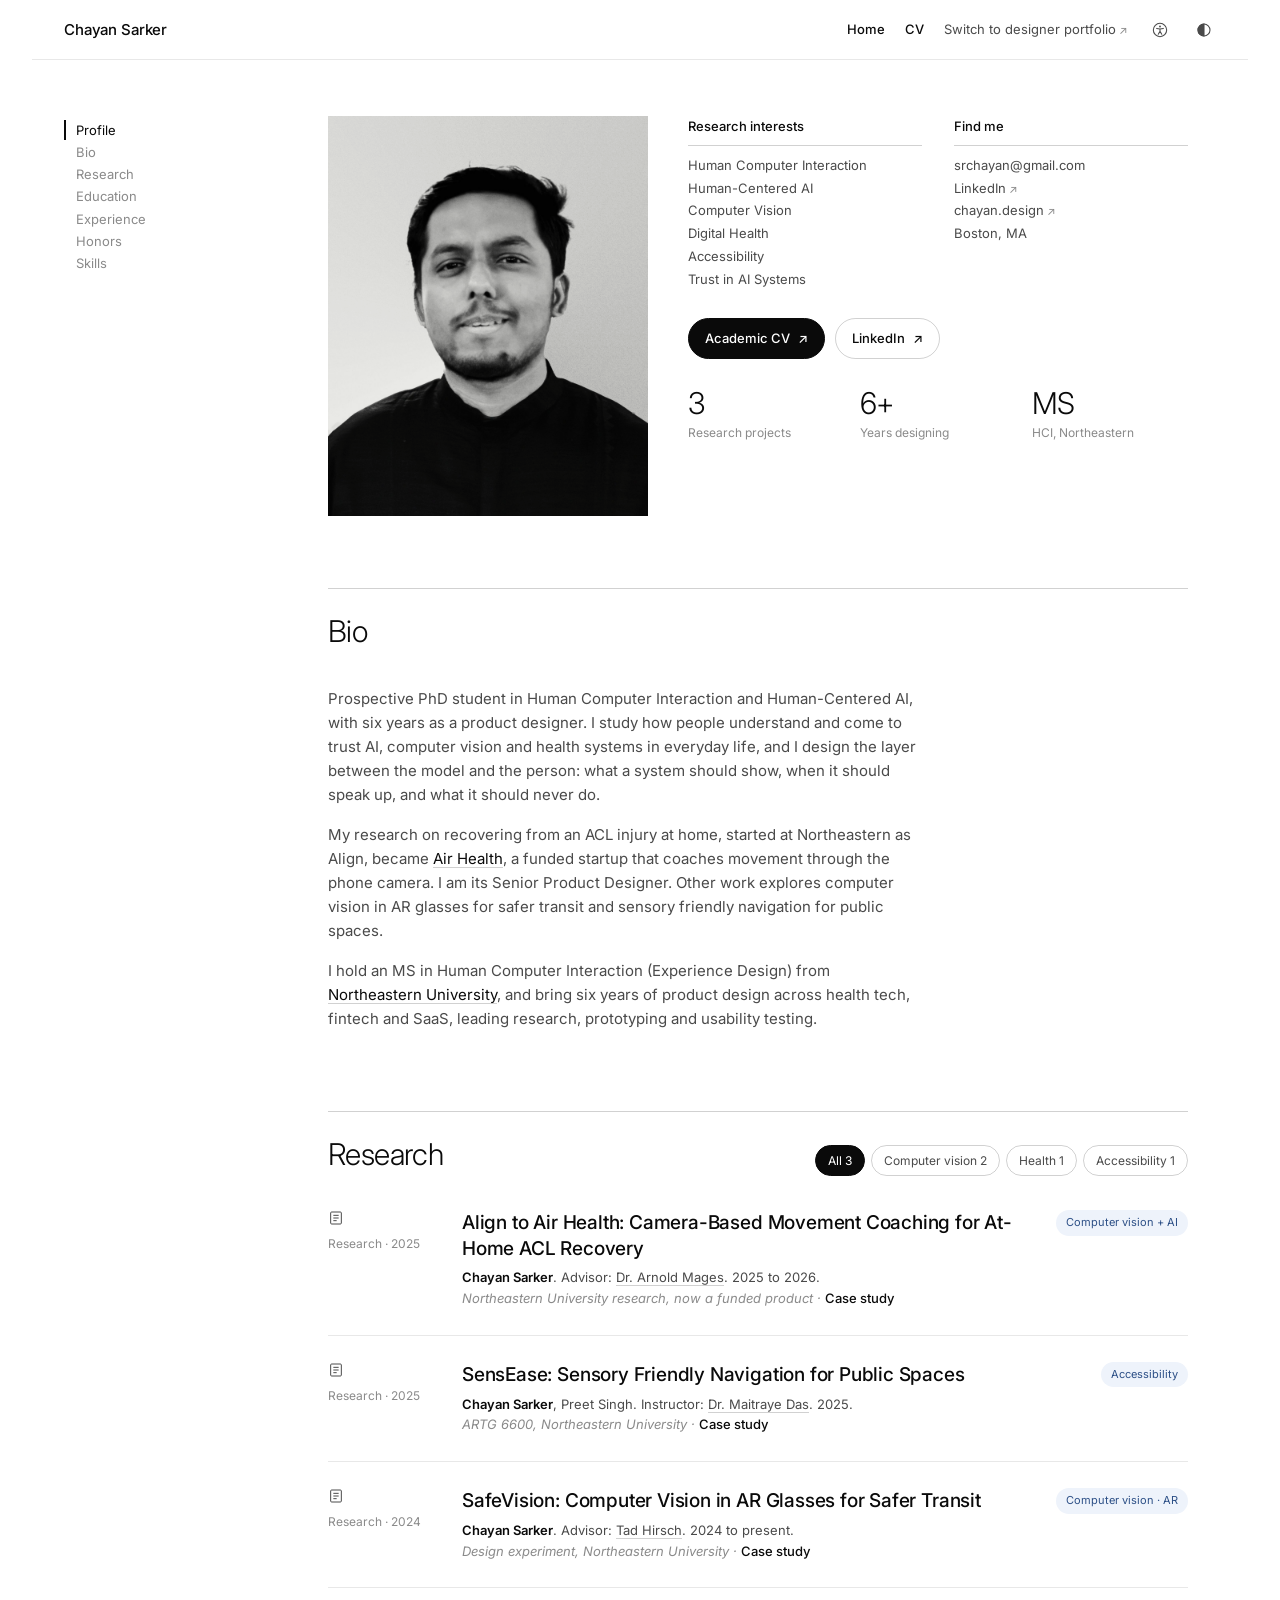
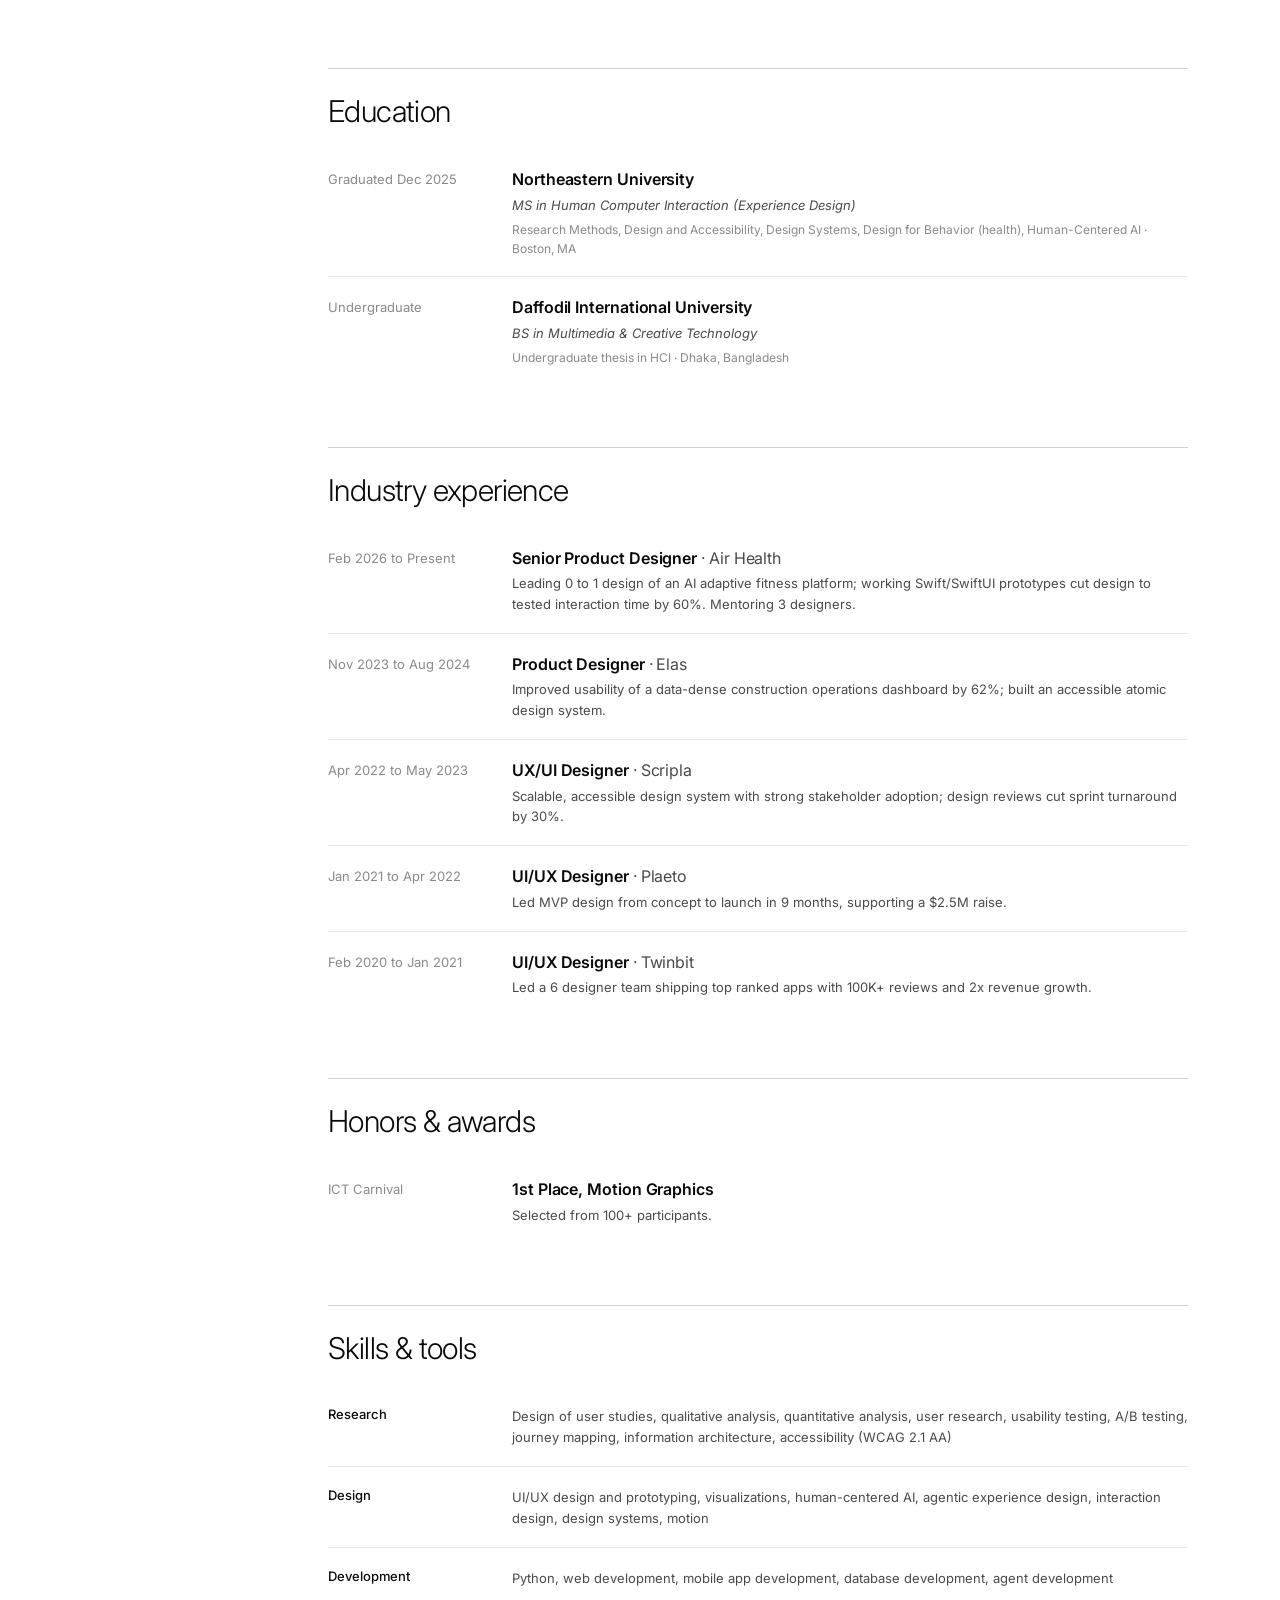
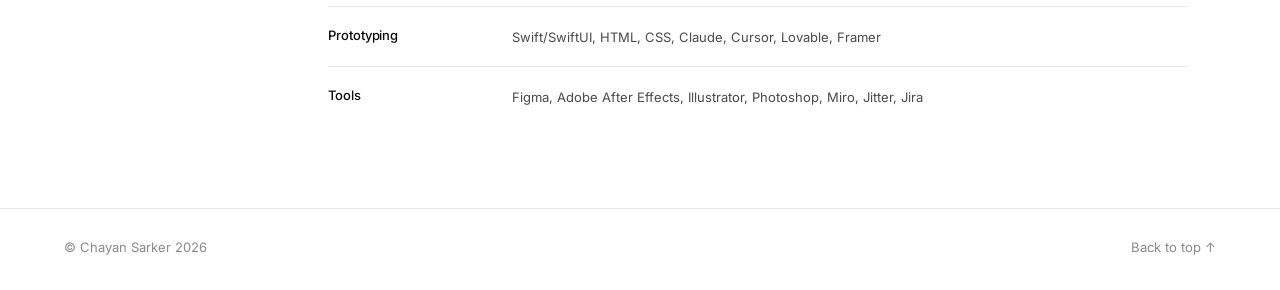
==== commit 46470e88: "Update portrait photo Co-Authored-By: Claude Opus 5.5 <noreply@anthropic.com>" ====
--- a/index.html
+++ b/index.html
@@ -69,7 +69,7 @@
 
       <!-- Profile -->
       <section class="profile" id="profile">
-        <div class="portrait"><img src="assets/portrait.jpg" alt="Photo of Chayan Sarker" width="1000" height="998" /></div>
+        <div class="portrait"><img src="assets/portrait.jpg?v=2" alt="Photo of Chayan Sarker" width="1000" height="1000" /></div>
 
         <div class="facts">
           <div class="fact">
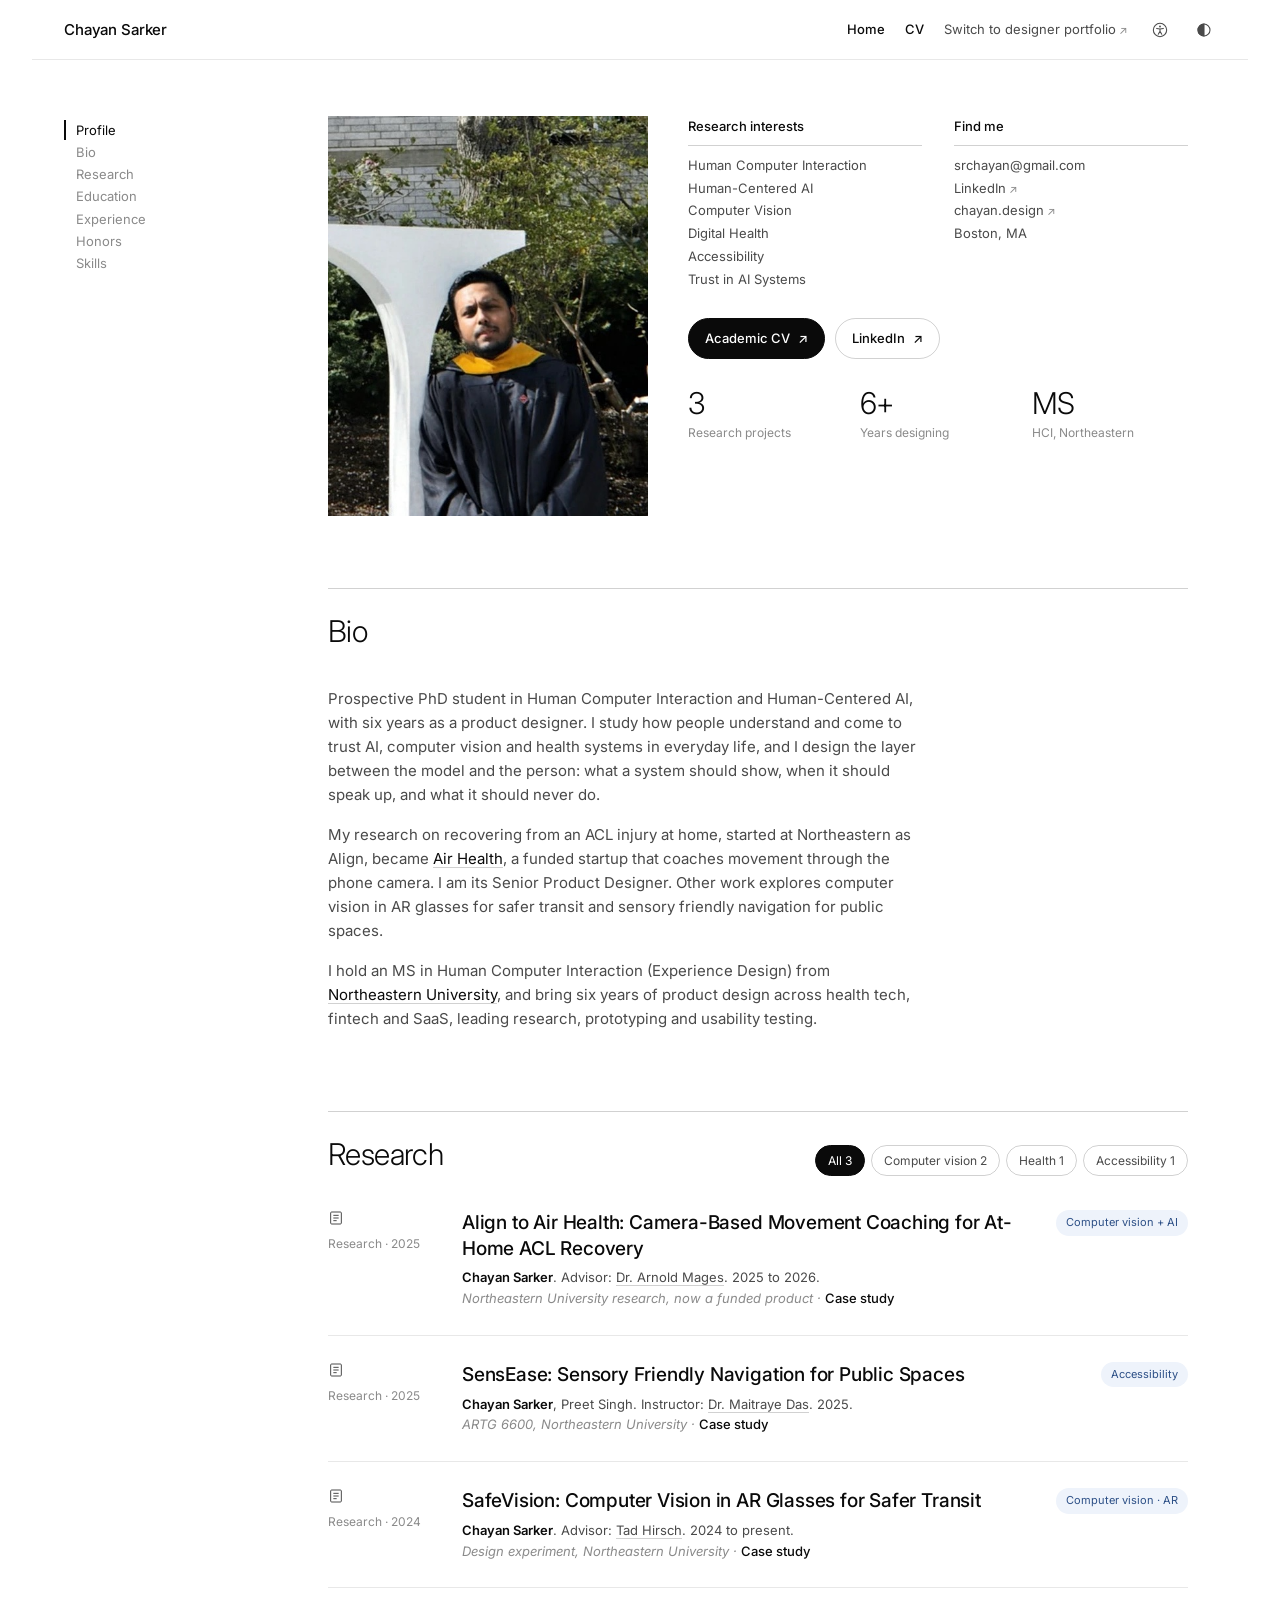
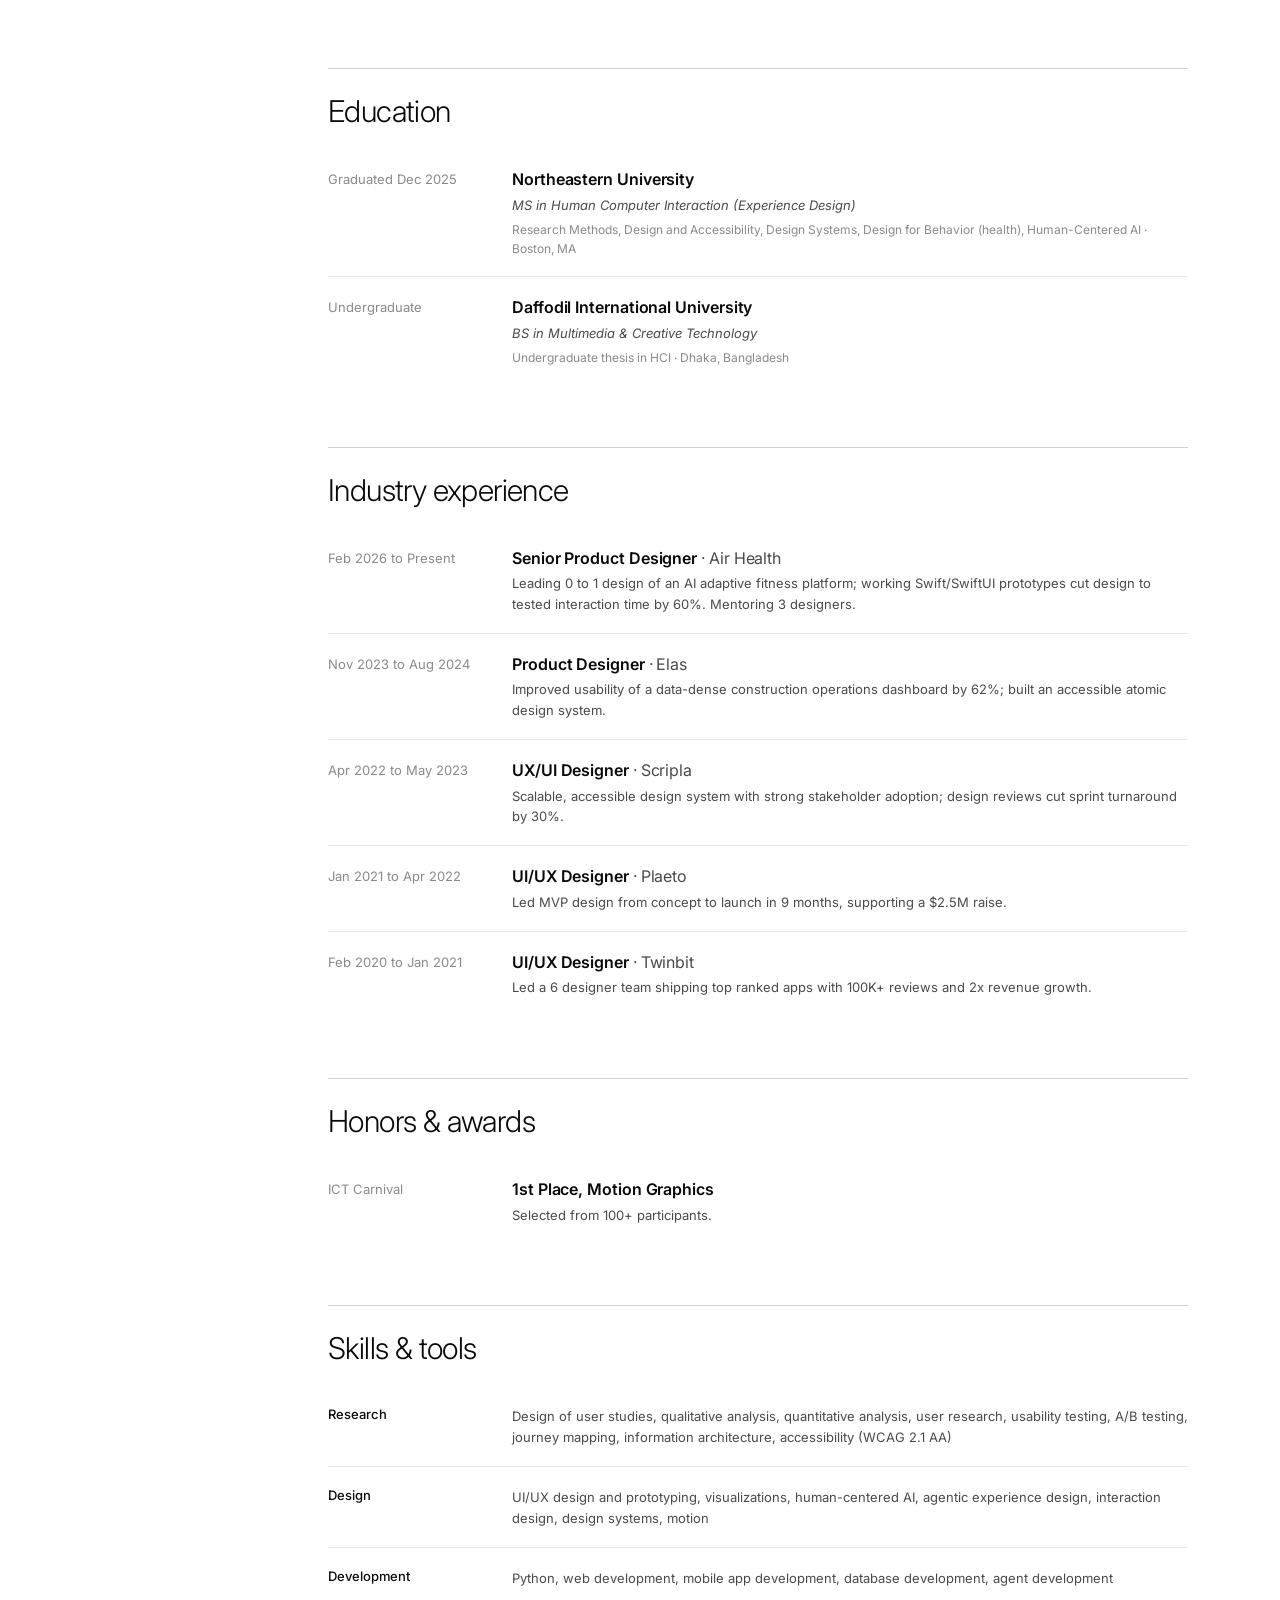
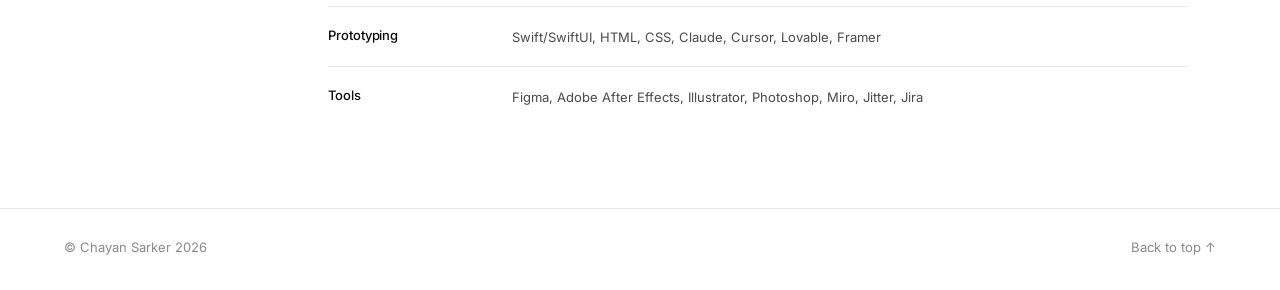
==== commit 2415d86d: "Use graduation photo as portrait Co-Authored-By: Claude Opus 5.5 <noreply@anthropic.com>" ====
--- a/index.html
+++ b/index.html
@@ -11,7 +11,7 @@
 <link rel="preconnect" href="https://fonts.googleapis.com" />
 <link rel="preconnect" href="https://fonts.gstatic.com" crossorigin />
 <link href="https://fonts.googleapis.com/css2?family=Inter:ital,wght@0,300;0,400;0,500;0,600;1,400&display=swap" rel="stylesheet" />
-<link rel="stylesheet" href="home.css?v=12" />
+<link rel="stylesheet" href="home.css?v=13" />
 
 <script>
   (function () {
@@ -69,7 +69,7 @@
 
       <!-- Profile -->
       <section class="profile" id="profile">
-        <div class="portrait"><img src="assets/portrait.jpg?v=2" alt="Photo of Chayan Sarker" width="1000" height="1000" /></div>
+        <div class="portrait"><img src="assets/portrait.jpg?v=3" alt="Chayan Sarker in graduation robes at Northeastern" width="708" height="612" /></div>
 
         <div class="facts">
           <div class="fact">
--- a/home.css
+++ b/home.css
@@ -97,7 +97,7 @@
   width: 100%; aspect-ratio: 4 / 5; background: #ebebe8; overflow: hidden;
   display: grid; place-items: end center;
 }
-.portrait img { width: 100%; height: 100%; display: block; object-fit: cover; object-position: 50% 40%; mix-blend-mode: multiply; }
+.portrait img { width: 100%; height: 100%; display: block; object-fit: cover; object-position: 58% 40%; }
 html[data-theme="dark"] .portrait { background: #e4e4e0; }
 .facts { display: grid; grid-template-columns: 1fr 1fr; gap: 28px 32px; align-content: start; }
 .fact-head {
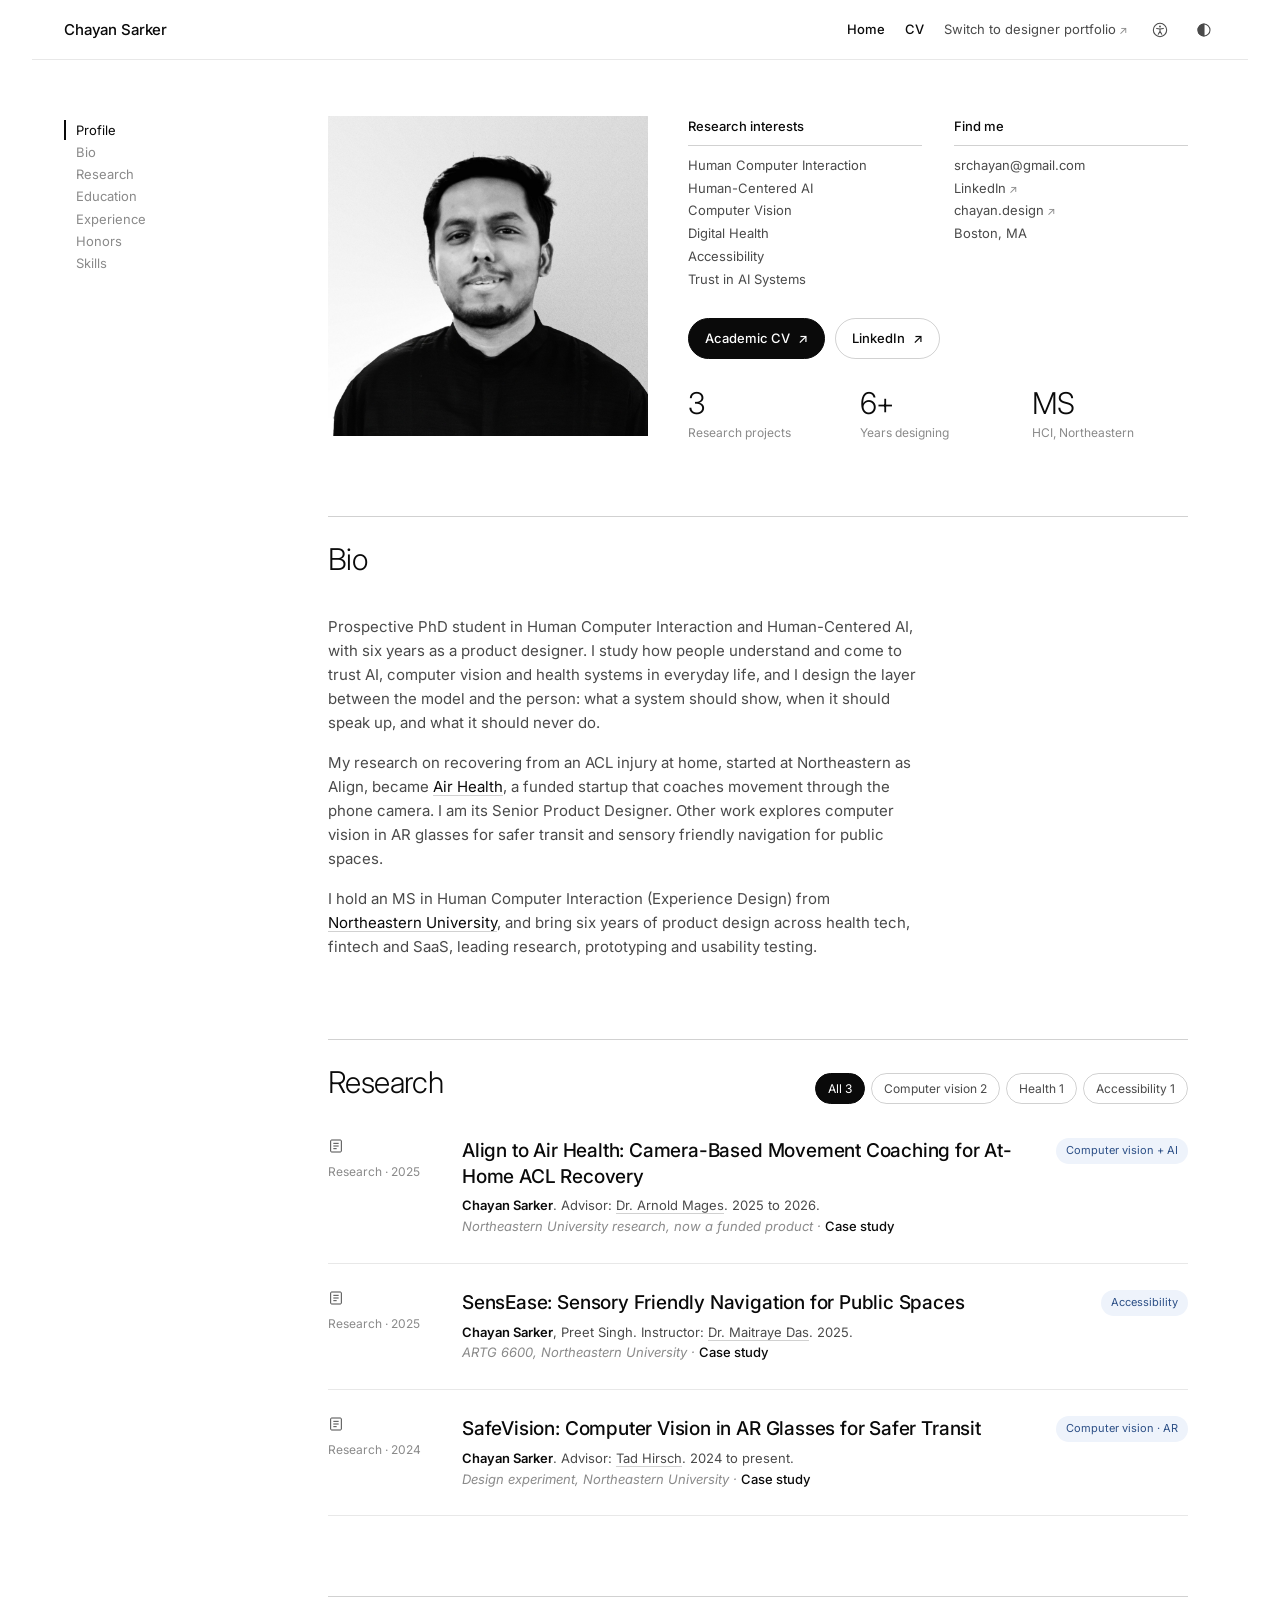
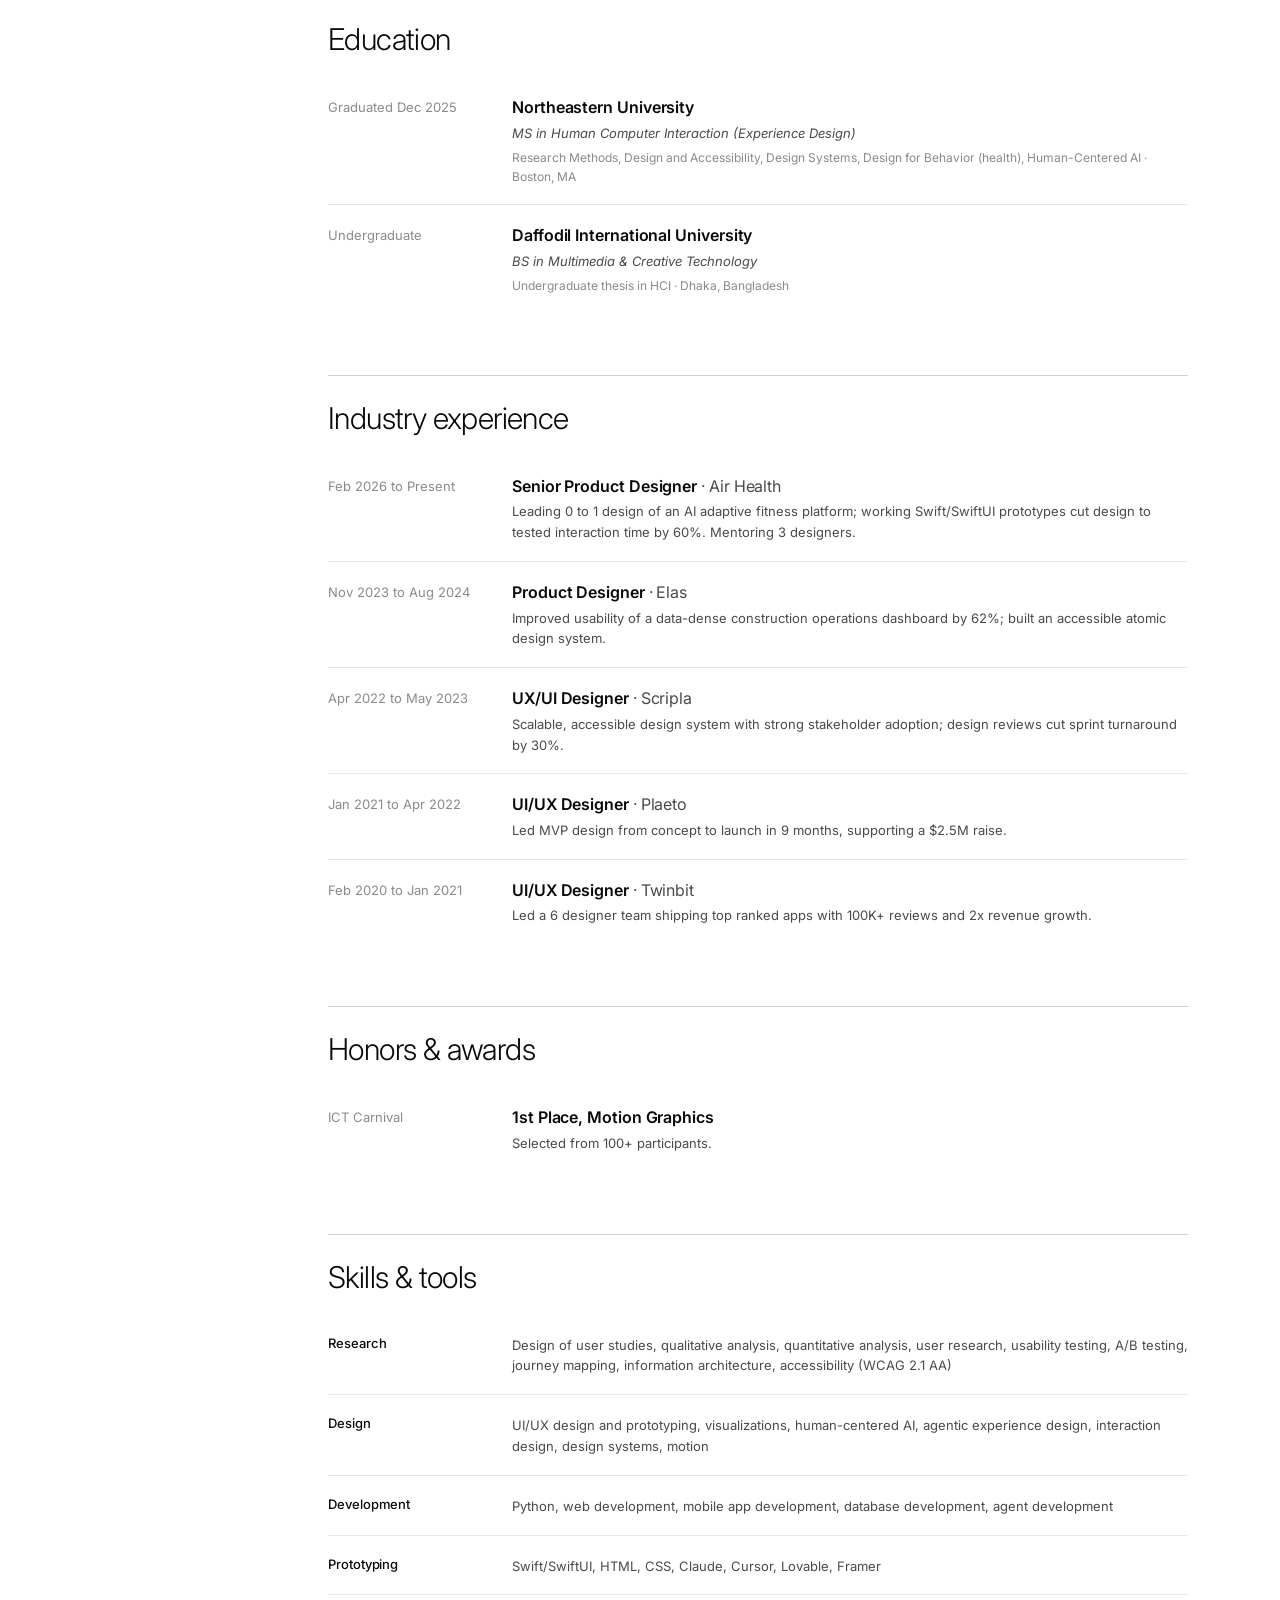
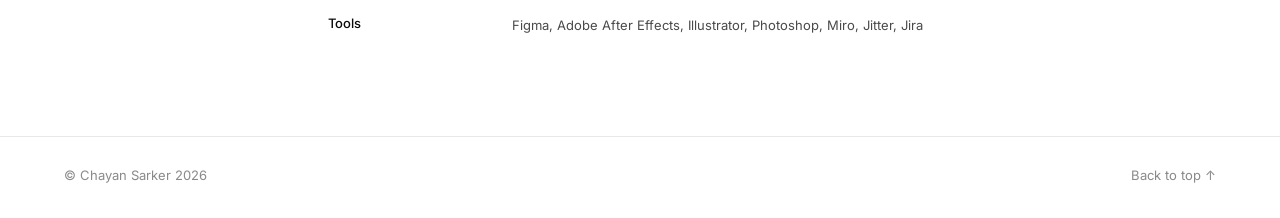
==== commit fba1a899: "Use square black and white portrait, shown uncropped Co-Authored-By: Claude Opus 5.5 <noreply@anthro" ====
--- a/index.html
+++ b/index.html
@@ -11,7 +11,7 @@
 <link rel="preconnect" href="https://fonts.googleapis.com" />
 <link rel="preconnect" href="https://fonts.gstatic.com" crossorigin />
 <link href="https://fonts.googleapis.com/css2?family=Inter:ital,wght@0,300;0,400;0,500;0,600;1,400&display=swap" rel="stylesheet" />
-<link rel="stylesheet" href="home.css?v=13" />
+<link rel="stylesheet" href="home.css?v=14" />
 
 <script>
   (function () {
@@ -69,7 +69,7 @@
 
       <!-- Profile -->
       <section class="profile" id="profile">
-        <div class="portrait"><img src="assets/portrait.jpg?v=3" alt="Chayan Sarker in graduation robes at Northeastern" width="708" height="612" /></div>
+        <div class="portrait"><img src="assets/portrait.jpg?v=4" alt="Photo of Chayan Sarker" width="1000" height="1000" /></div>
 
         <div class="facts">
           <div class="fact">
--- a/home.css
+++ b/home.css
@@ -93,12 +93,8 @@
 
 /* Profile block */
 .profile { display: grid; grid-template-columns: 320px 1fr; gap: 40px; padding-bottom: 72px; }
-.portrait {
-  width: 100%; aspect-ratio: 4 / 5; background: #ebebe8; overflow: hidden;
-  display: grid; place-items: end center;
-}
-.portrait img { width: 100%; height: 100%; display: block; object-fit: cover; object-position: 58% 40%; }
-html[data-theme="dark"] .portrait { background: #e4e4e0; }
+.portrait { width: 100%; aspect-ratio: 1 / 1; overflow: hidden; background: #f2f2f2; }
+.portrait img { width: 100%; height: 100%; display: block; object-fit: cover; }
 .facts { display: grid; grid-template-columns: 1fr 1fr; gap: 28px 32px; align-content: start; }
 .fact-head {
   font-size: 13px; font-weight: 500; padding-bottom: 8px; margin-bottom: 8px;
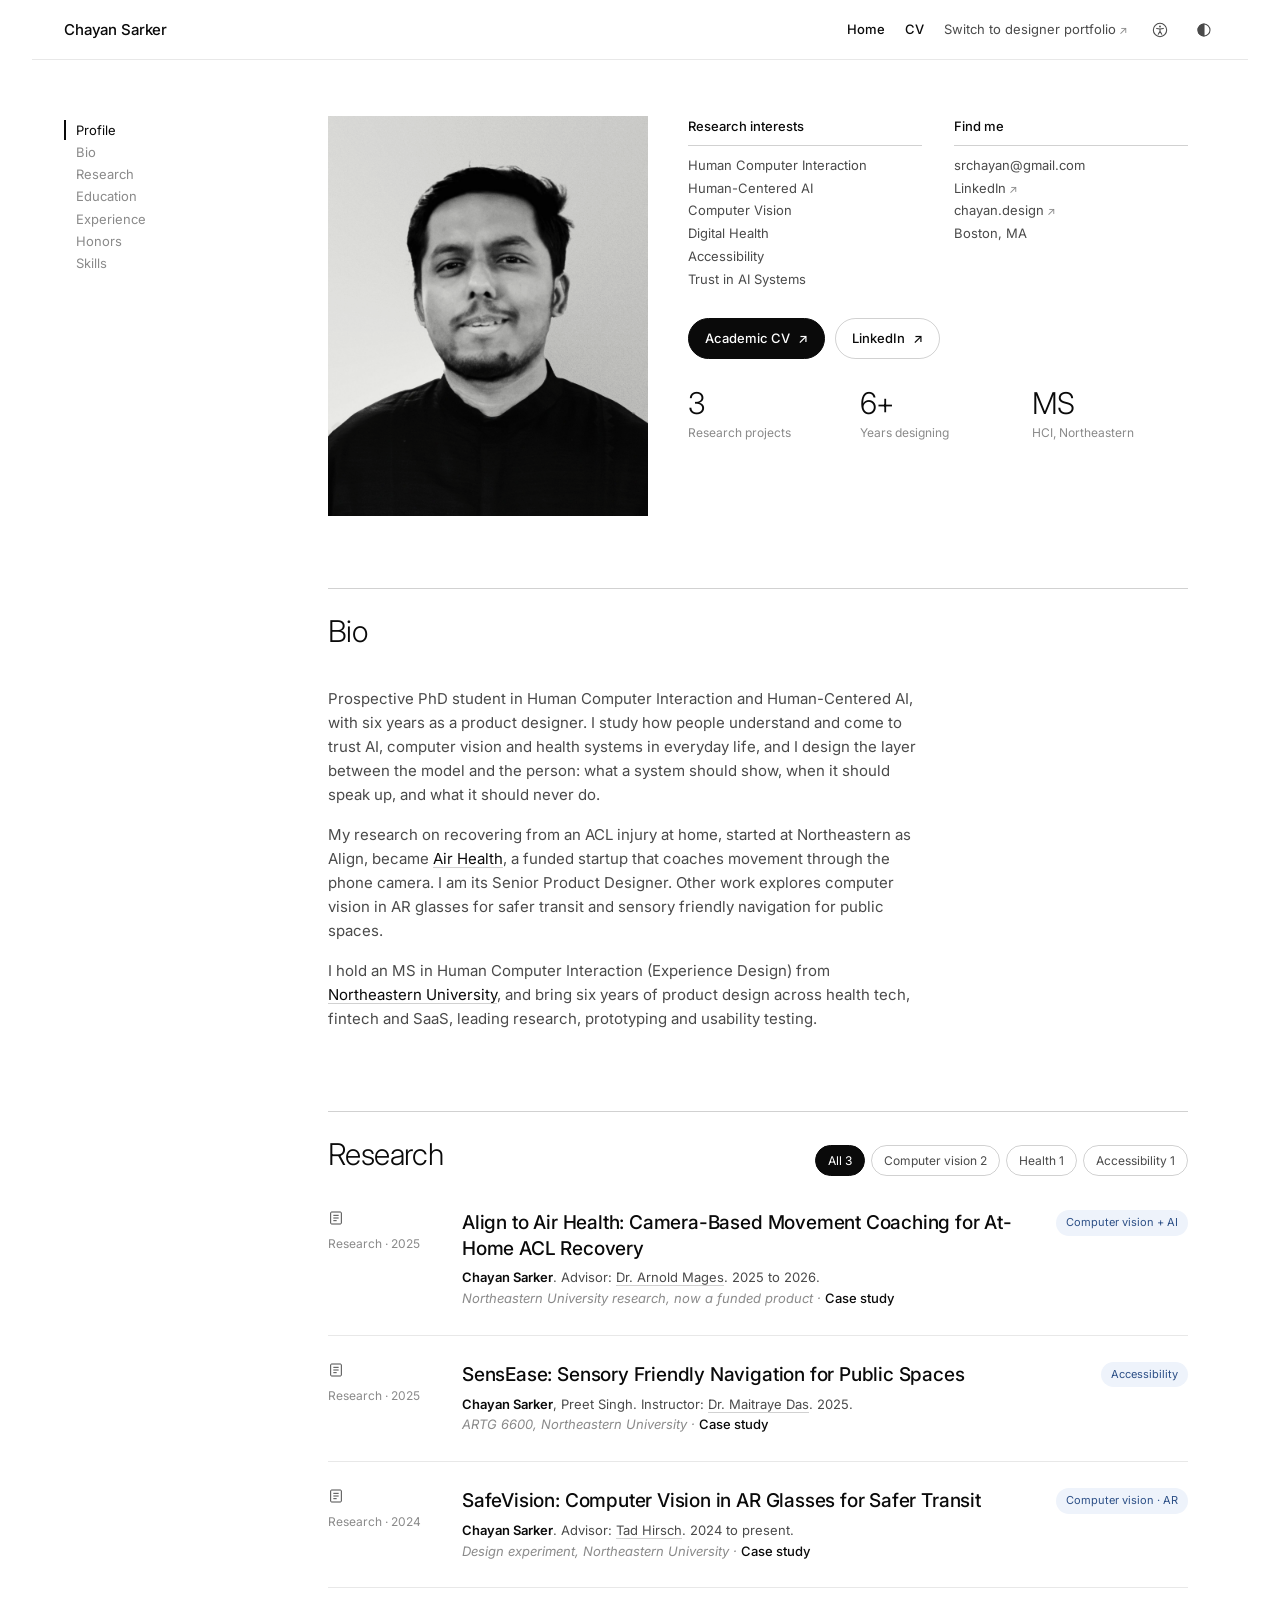
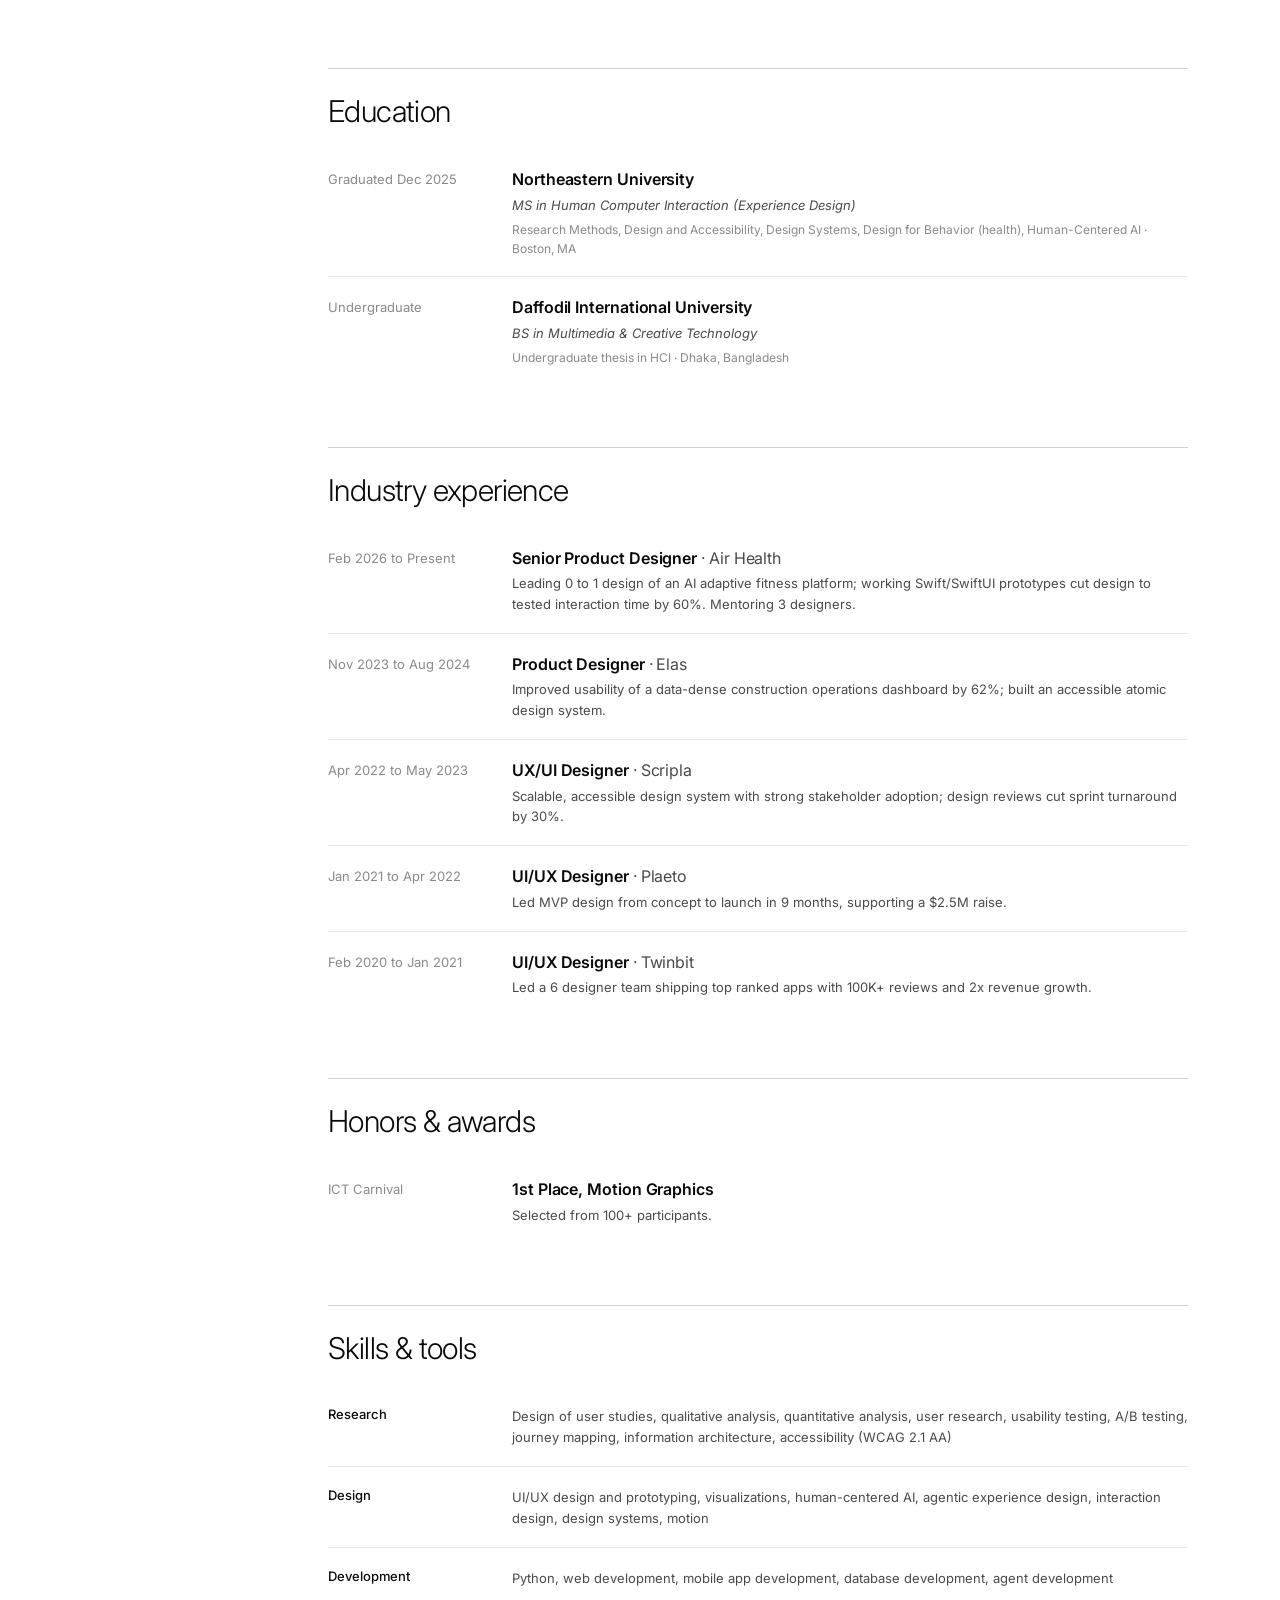
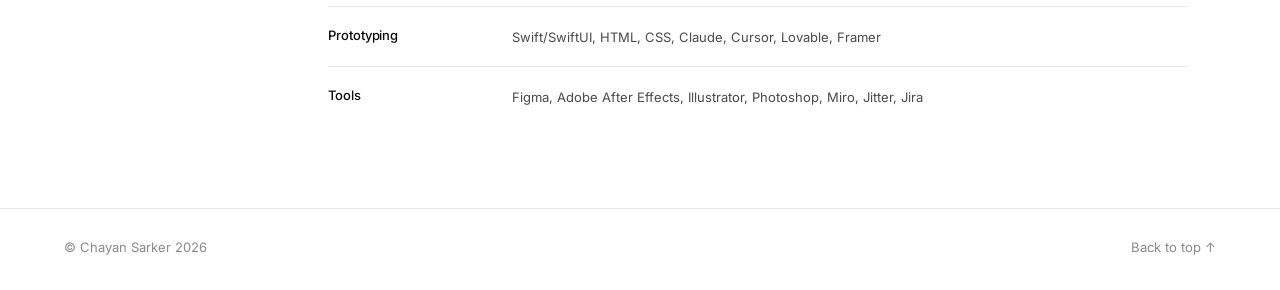
==== commit 4f792ac8: "Return portrait to the taller 4:5 frame Co-Authored-By: Claude Opus 5.5 <noreply@anthropic.com>" ====
--- a/index.html
+++ b/index.html
@@ -11,7 +11,7 @@
 <link rel="preconnect" href="https://fonts.googleapis.com" />
 <link rel="preconnect" href="https://fonts.gstatic.com" crossorigin />
 <link href="https://fonts.googleapis.com/css2?family=Inter:ital,wght@0,300;0,400;0,500;0,600;1,400&display=swap" rel="stylesheet" />
-<link rel="stylesheet" href="home.css?v=14" />
+<link rel="stylesheet" href="home.css?v=15" />
 
 <script>
   (function () {
--- a/home.css
+++ b/home.css
@@ -93,8 +93,8 @@
 
 /* Profile block */
 .profile { display: grid; grid-template-columns: 320px 1fr; gap: 40px; padding-bottom: 72px; }
-.portrait { width: 100%; aspect-ratio: 1 / 1; overflow: hidden; background: #f2f2f2; }
-.portrait img { width: 100%; height: 100%; display: block; object-fit: cover; }
+.portrait { width: 100%; aspect-ratio: 4 / 5; overflow: hidden; background: #ebebe8; }
+.portrait img { width: 100%; height: 100%; display: block; object-fit: cover; object-position: 50% 40%; mix-blend-mode: multiply; }
 .facts { display: grid; grid-template-columns: 1fr 1fr; gap: 28px 32px; align-content: start; }
 .fact-head {
   font-size: 13px; font-weight: 500; padding-bottom: 8px; margin-bottom: 8px;
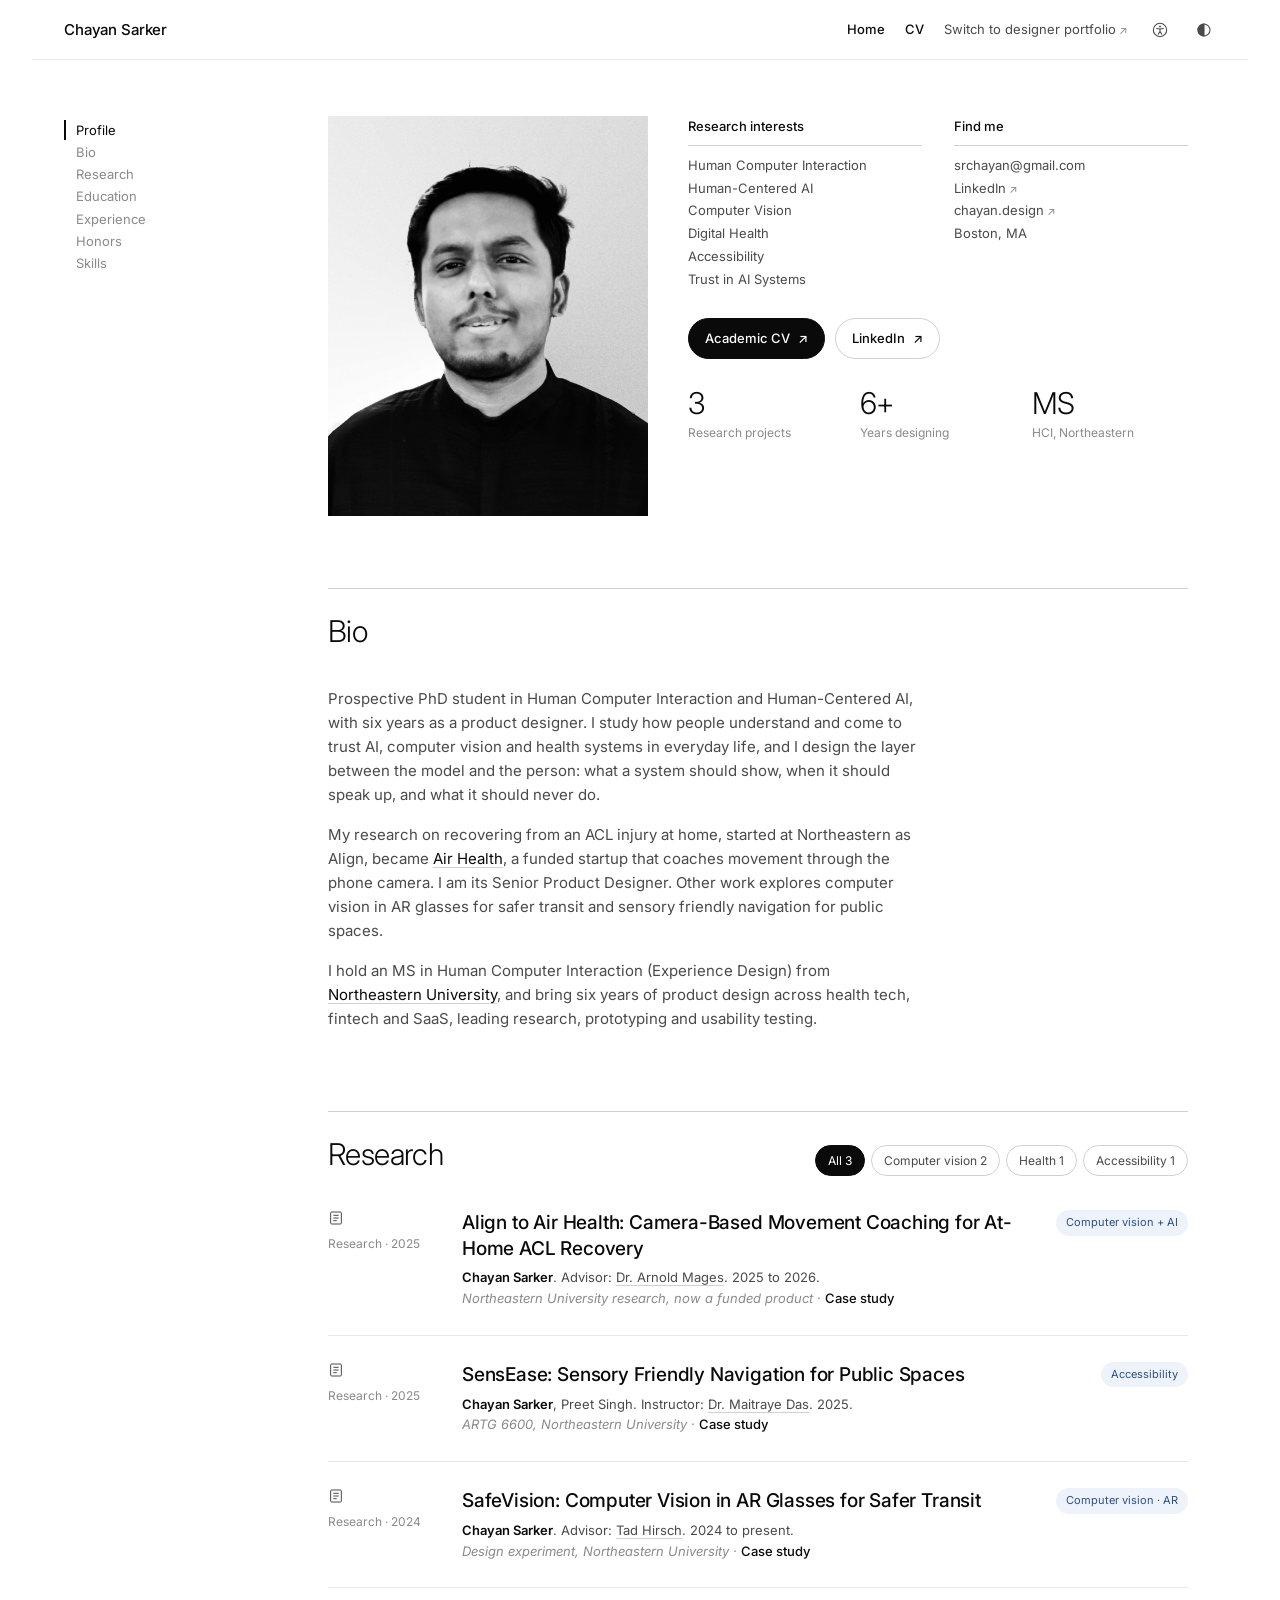
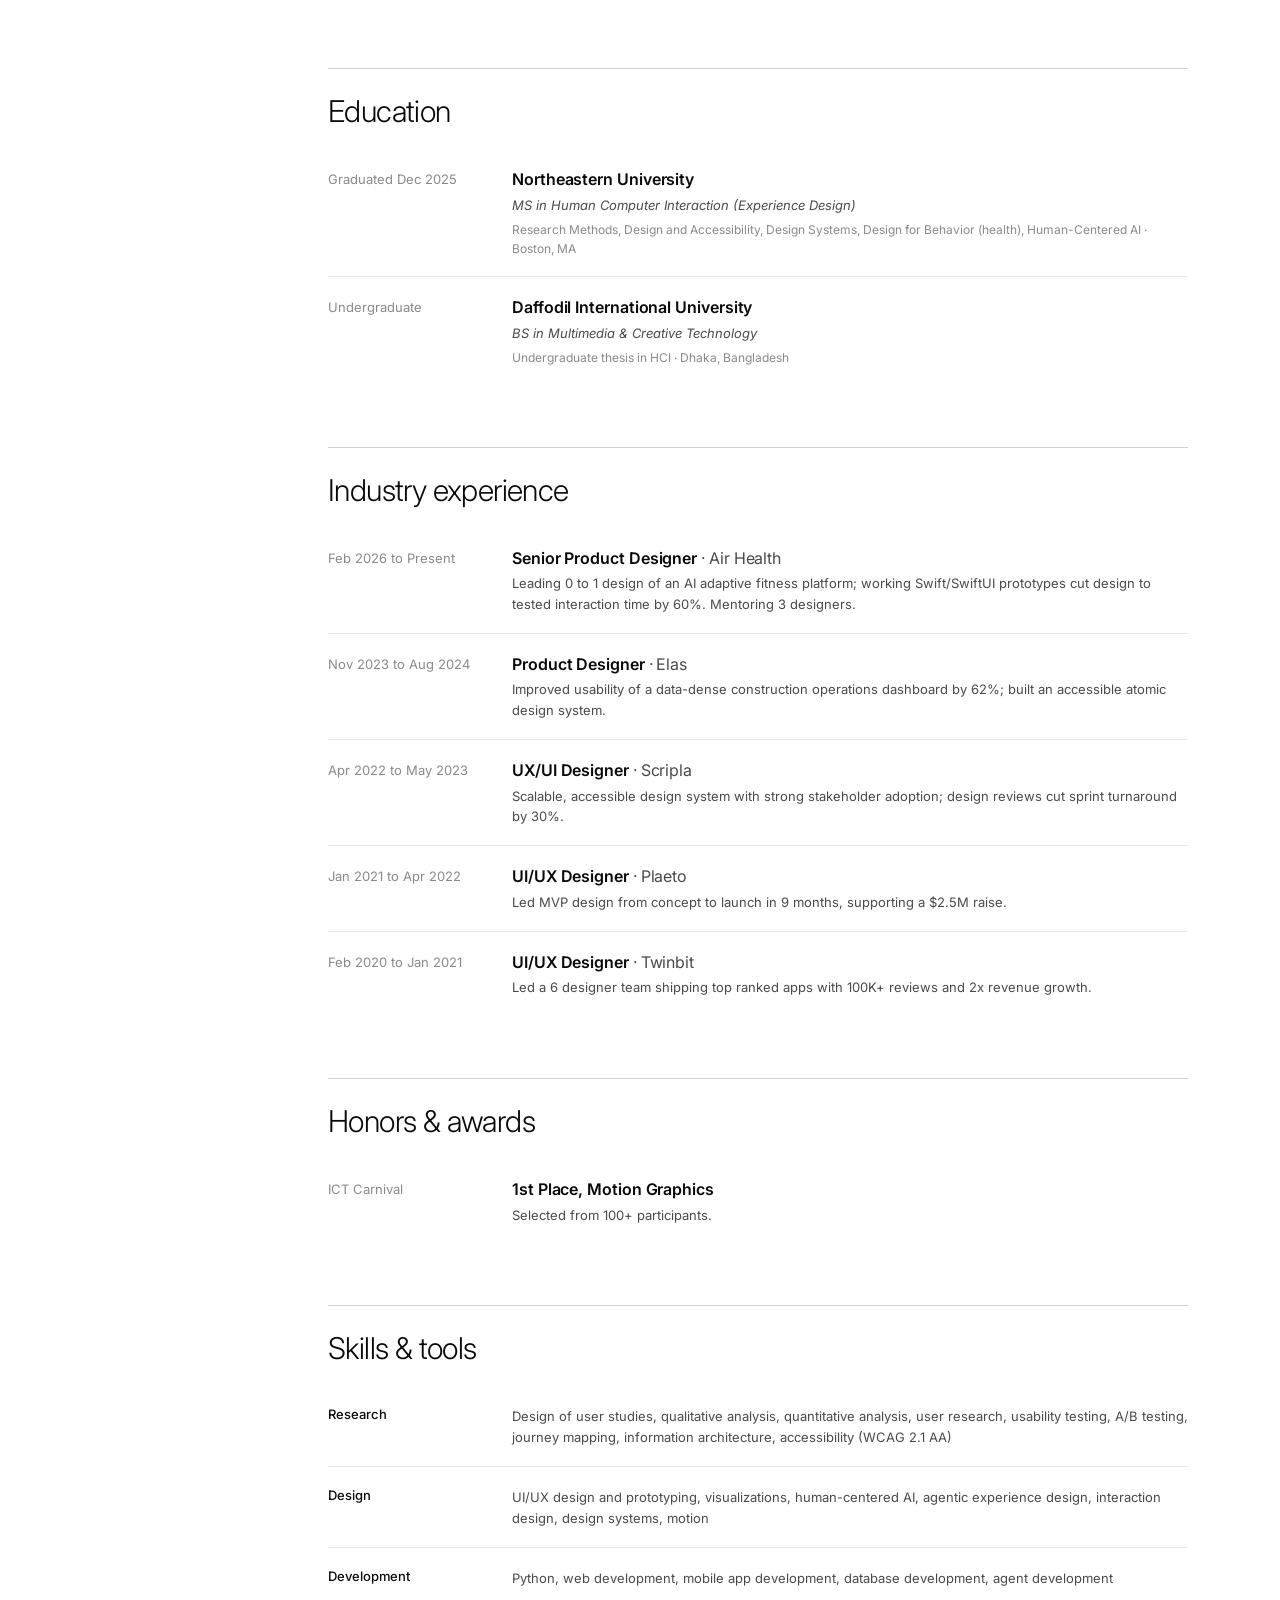
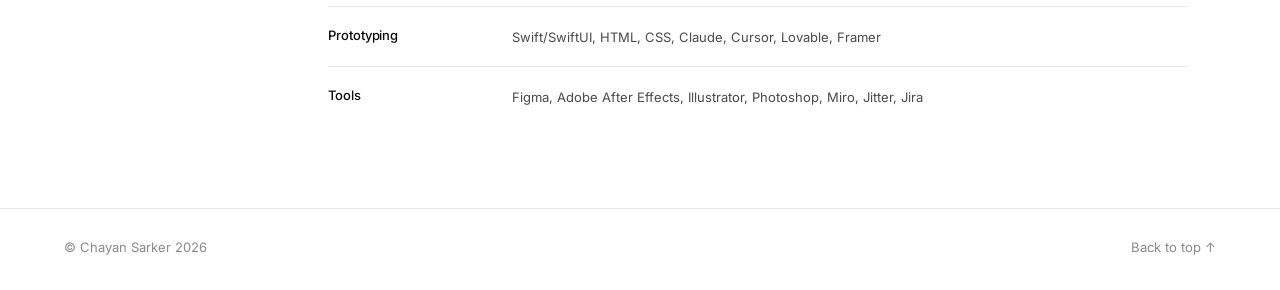
==== commit 50414b5b: "Show portrait in its true tones at higher resolution Co-Authored-By: Claude Opus 5.5 <noreply@anthro" ====
--- a/index.html
+++ b/index.html
@@ -11,7 +11,7 @@
 <link rel="preconnect" href="https://fonts.googleapis.com" />
 <link rel="preconnect" href="https://fonts.gstatic.com" crossorigin />
 <link href="https://fonts.googleapis.com/css2?family=Inter:ital,wght@0,300;0,400;0,500;0,600;1,400&display=swap" rel="stylesheet" />
-<link rel="stylesheet" href="home.css?v=15" />
+<link rel="stylesheet" href="home.css?v=16" />
 
 <script>
   (function () {
@@ -69,7 +69,7 @@
 
       <!-- Profile -->
       <section class="profile" id="profile">
-        <div class="portrait"><img src="assets/portrait.jpg?v=4" alt="Photo of Chayan Sarker" width="1000" height="1000" /></div>
+        <div class="portrait"><img src="assets/portrait.jpg?v=5" alt="Photo of Chayan Sarker" width="1400" height="1400" /></div>
 
         <div class="facts">
           <div class="fact">
--- a/home.css
+++ b/home.css
@@ -93,8 +93,8 @@
 
 /* Profile block */
 .profile { display: grid; grid-template-columns: 320px 1fr; gap: 40px; padding-bottom: 72px; }
-.portrait { width: 100%; aspect-ratio: 4 / 5; overflow: hidden; background: #ebebe8; }
-.portrait img { width: 100%; height: 100%; display: block; object-fit: cover; object-position: 50% 40%; mix-blend-mode: multiply; }
+.portrait { width: 100%; aspect-ratio: 4 / 5; overflow: hidden; }
+.portrait img { width: 100%; height: 100%; display: block; object-fit: cover; object-position: 50% 40%; }
 .facts { display: grid; grid-template-columns: 1fr 1fr; gap: 28px 32px; align-content: start; }
 .fact-head {
   font-size: 13px; font-weight: 500; padding-bottom: 8px; margin-bottom: 8px;
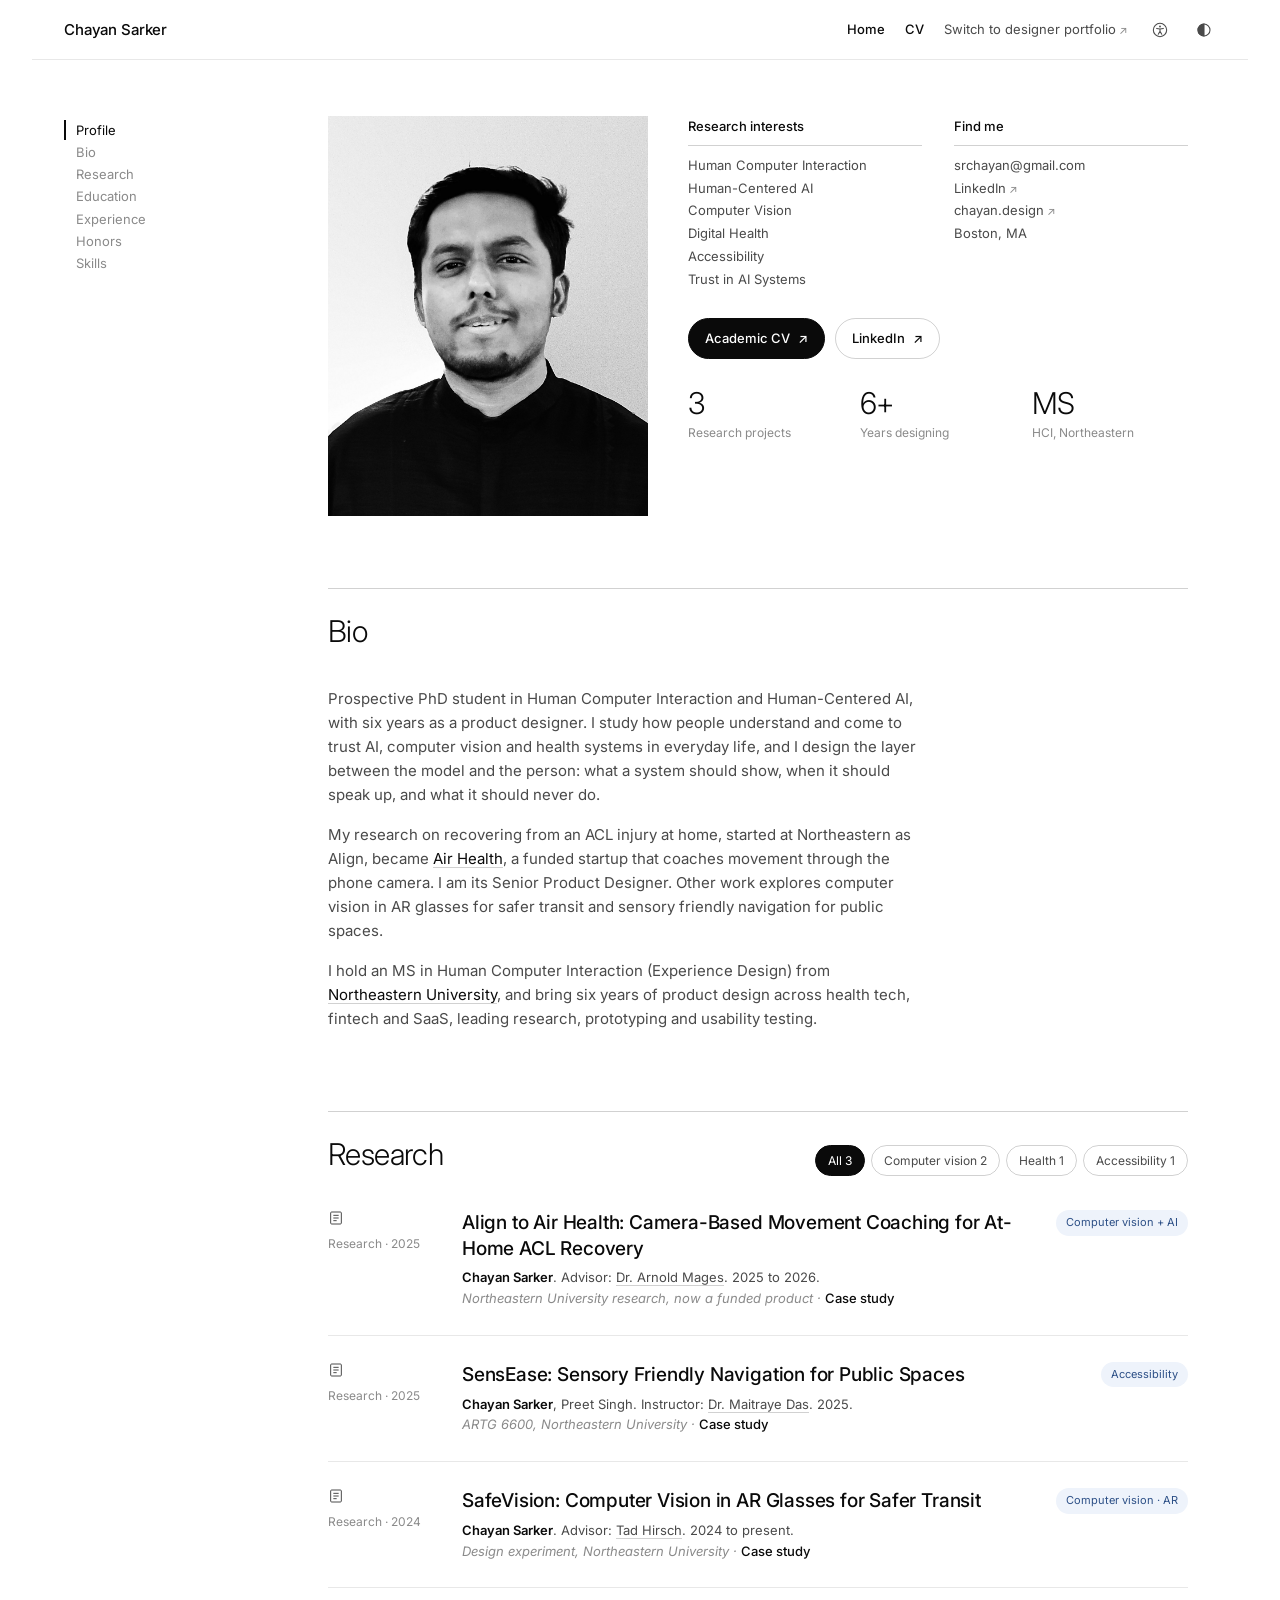
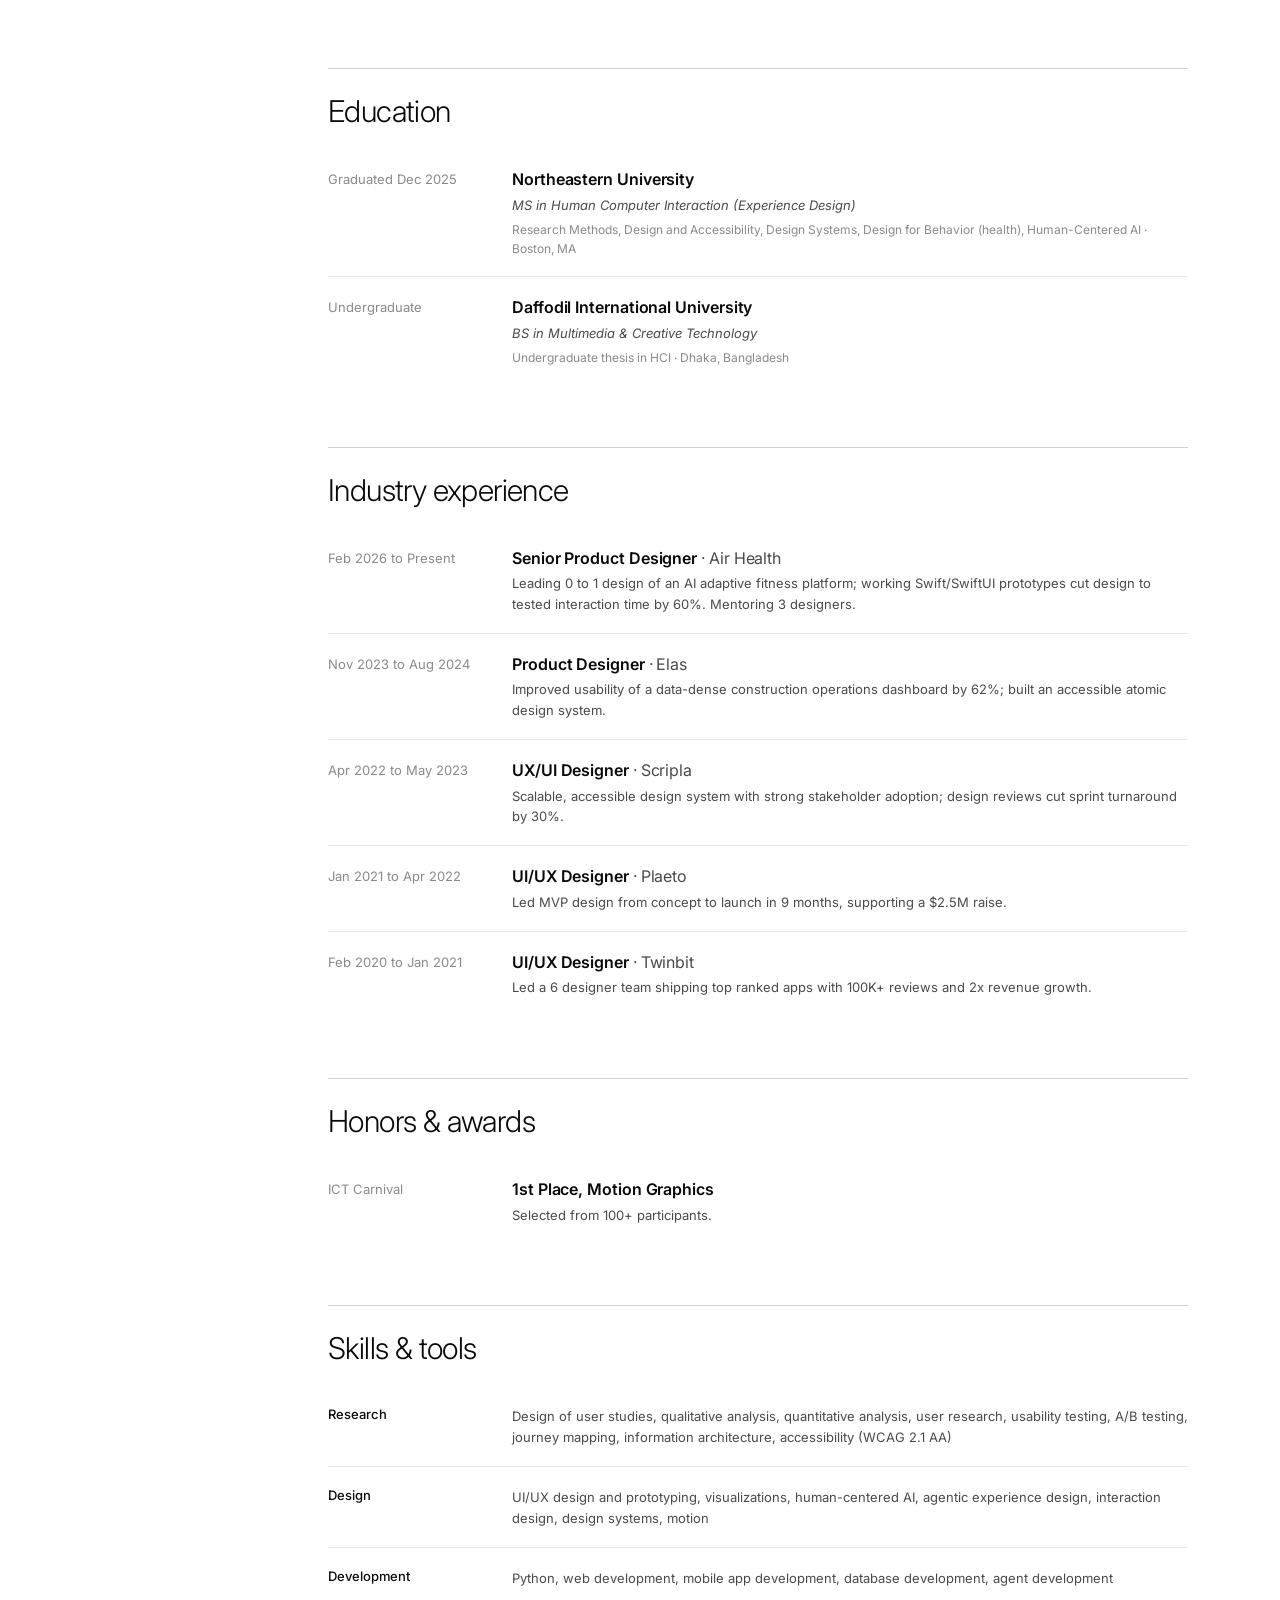
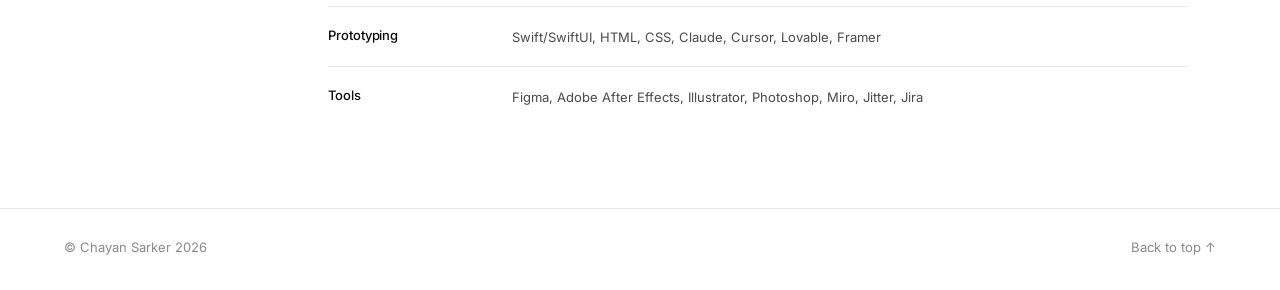
==== commit c5d2c143: "Sharpen portrait and clean the cutout edge by the ear Co-Authored-By: Claude Opus 5.5 <noreply@anthr" ====
--- a/index.html
+++ b/index.html
@@ -69,7 +69,7 @@
 
       <!-- Profile -->
       <section class="profile" id="profile">
-        <div class="portrait"><img src="assets/portrait.jpg?v=5" alt="Photo of Chayan Sarker" width="1400" height="1400" /></div>
+        <div class="portrait"><img src="assets/portrait.jpg?v=6" alt="Photo of Chayan Sarker" width="1400" height="1400" /></div>
 
         <div class="facts">
           <div class="fact">
